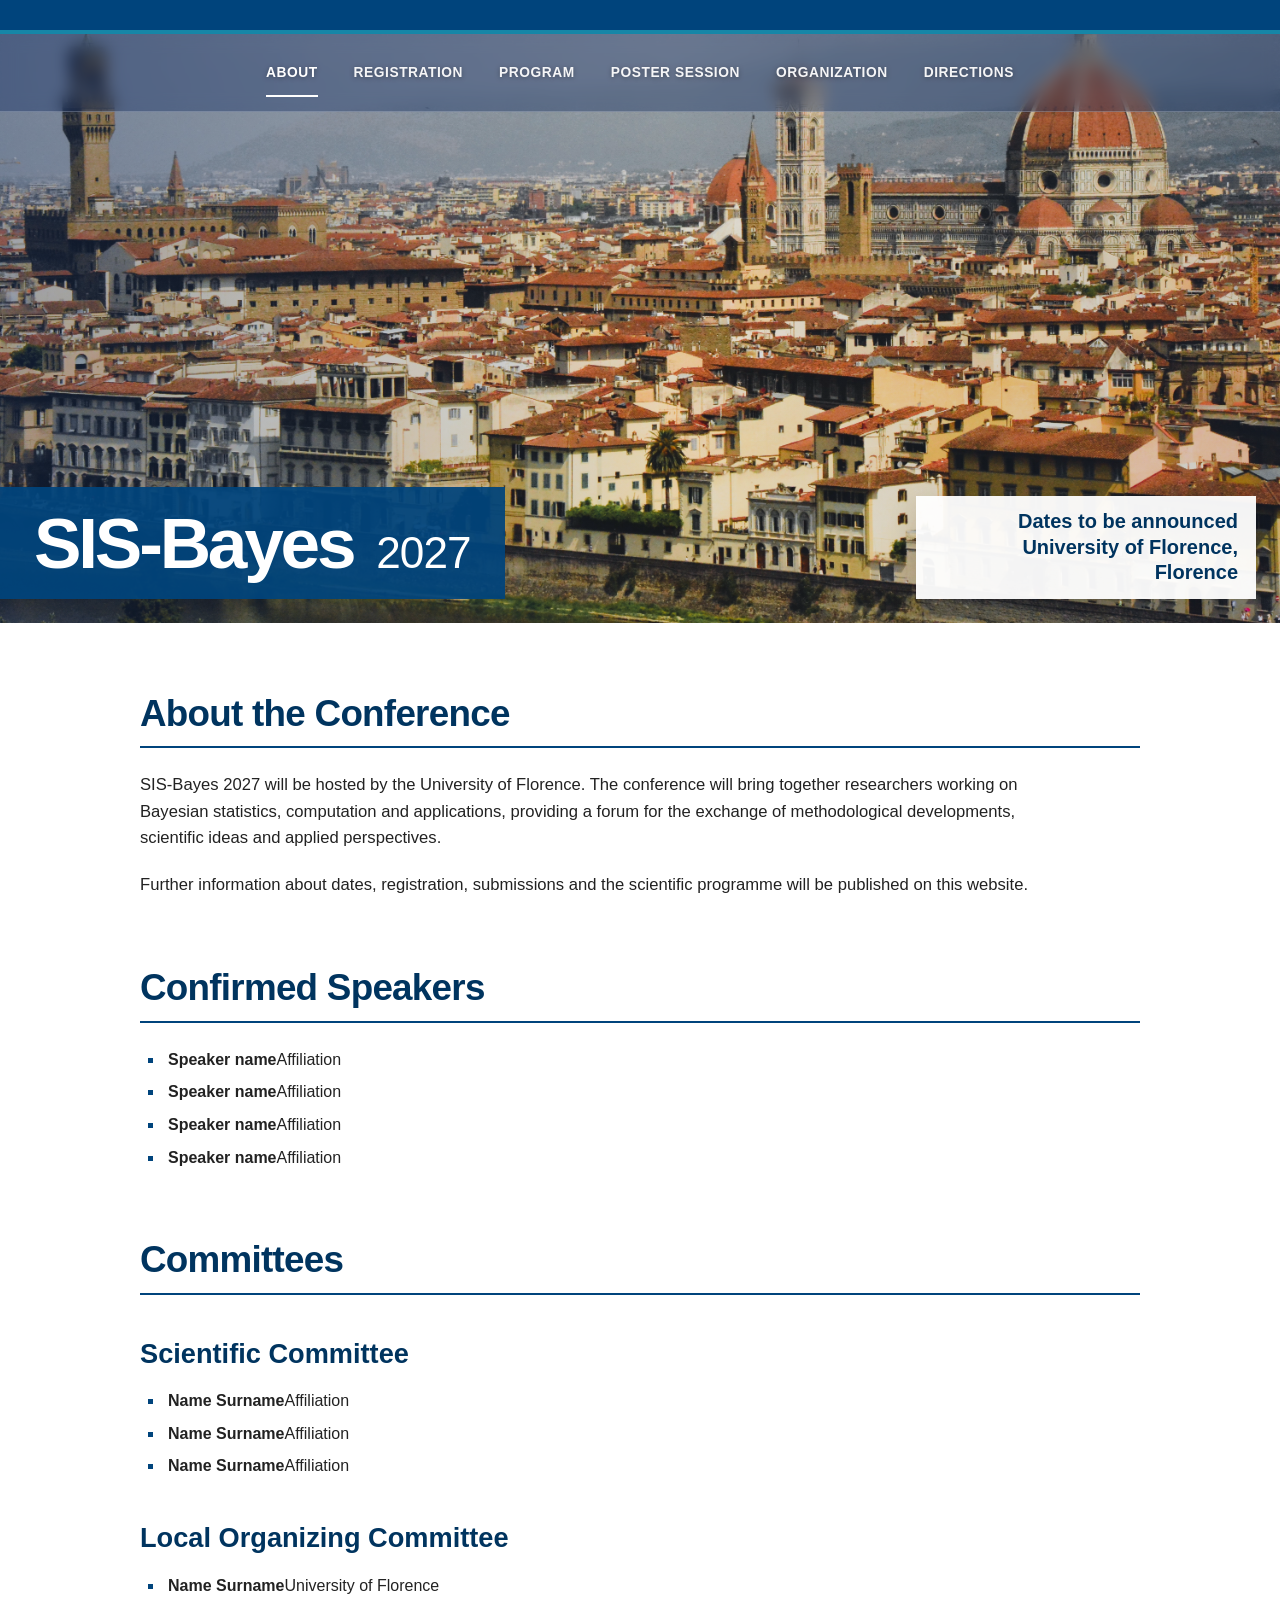
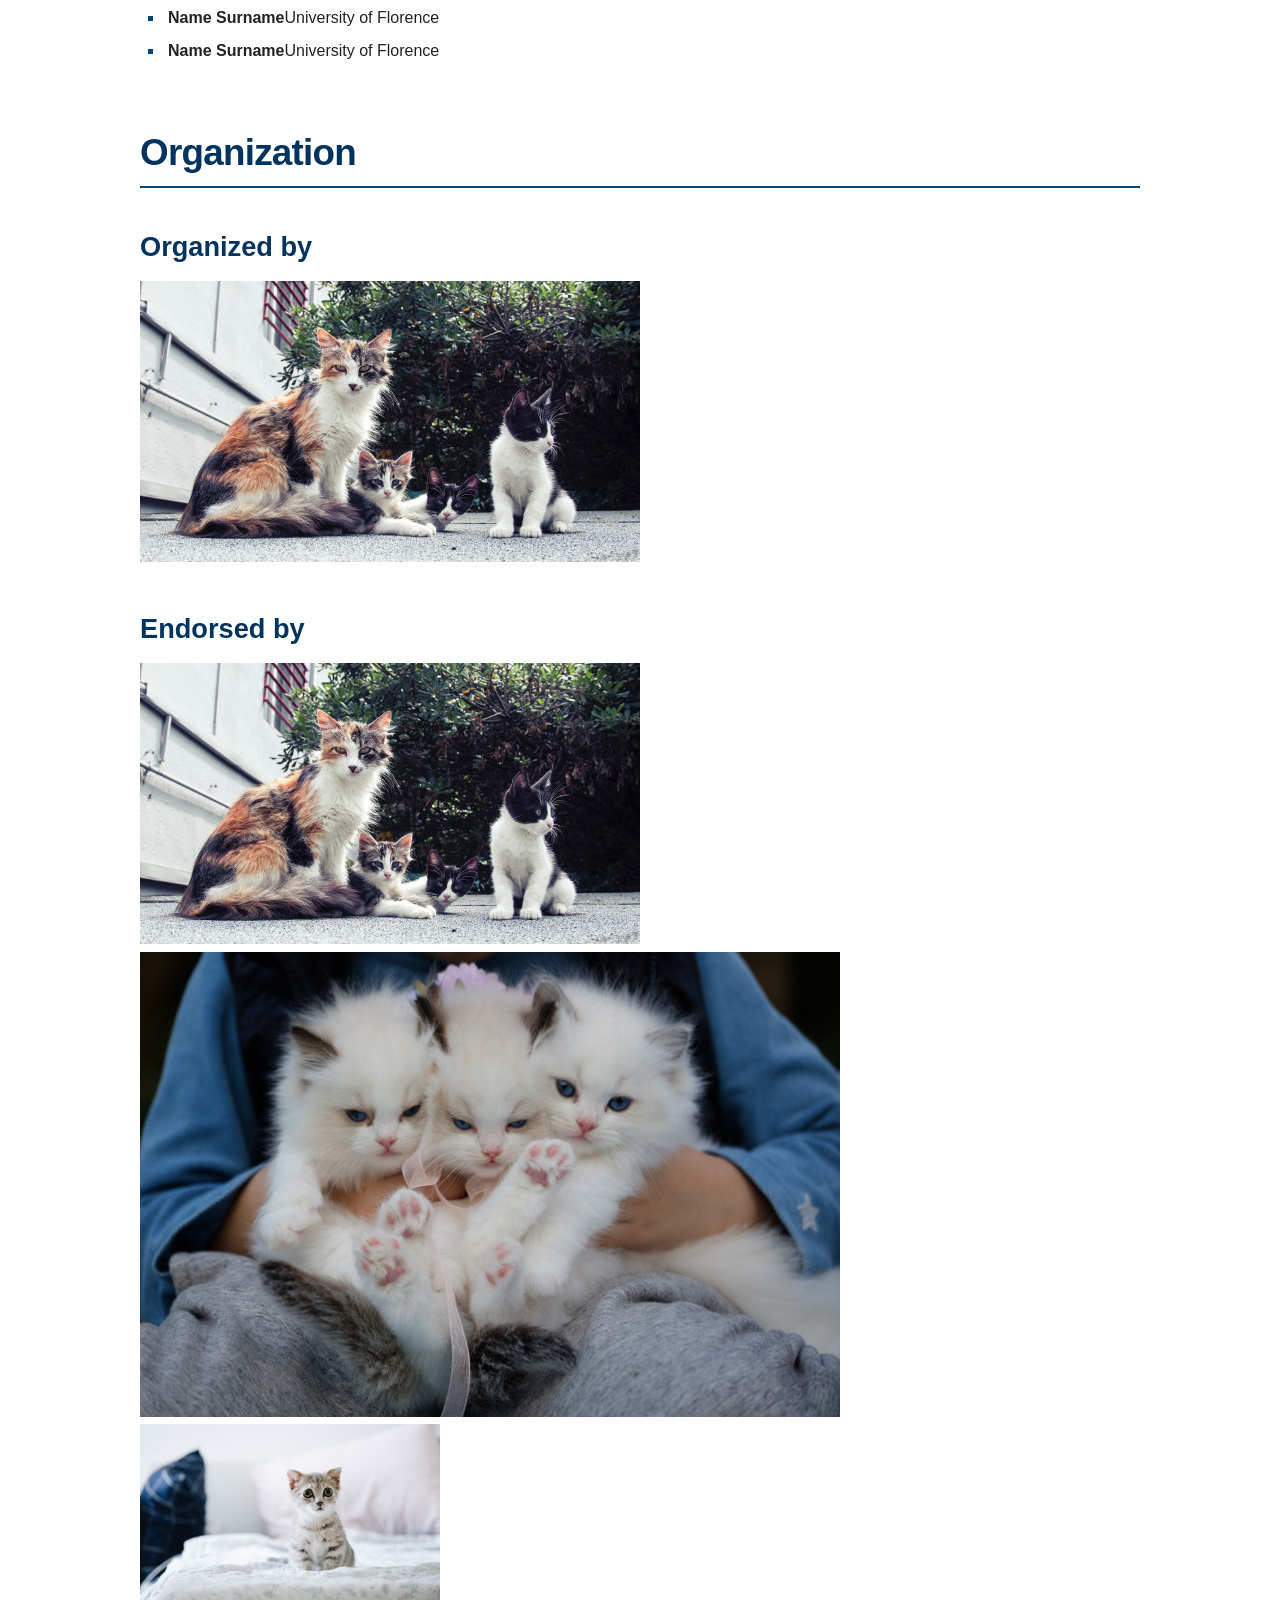
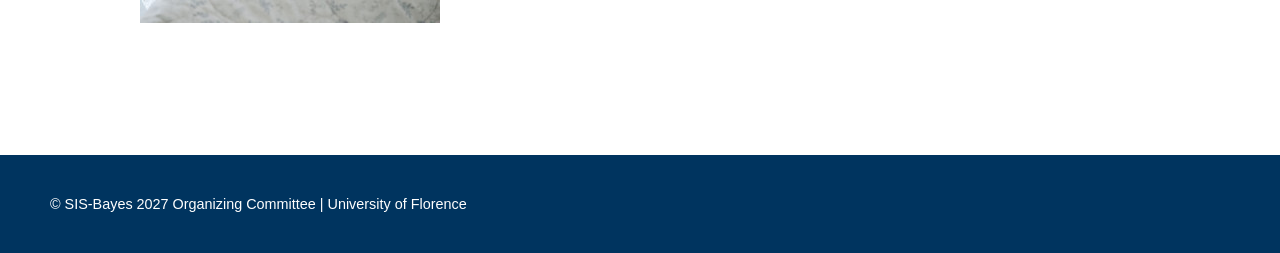
==== index.html @ 36cb7a19 "Add files via upload" ====
<!DOCTYPE html>
<html lang="en">

<head>
    <meta charset="utf-8">
    <meta name="viewport" content="width=device-width, initial-scale=1">

    <base href=".">

    <link rel="shortcut icon" type="image/png" href="assets/favicon.png">
    <link rel="stylesheet" type="text/css" media="all" href="assets/main.css?v=9">

    <meta name="description" content="SIS-Bayes 2027 conference website">
    <meta name="resource-type" content="document">
    <meta name="distribution" content="global">
    <meta name="keywords" content="SIS-Bayes 2027, Bayesian statistics, conference, University of Florence">

    <title>SIS-Bayes 2027</title>
</head>

<body>

    <nav class="main-navigation" aria-label="Main navigation">
        <div class="navigation-inner">
            <a class="current" aria-current="page" title="About SIS-Bayes 2027" href=".">
                About
            </a>
            <a title="Register for the Conference" href="registration">
                Registration
            </a>
            <a title="Conference Program" href="program">
                Program
            </a>
            <a title="Conference Poster Session" href="poster-session">
                Poster Session
            </a>
            <a title="Conference Organization" href="#organization">
                Organization
            </a>
            <a title="Directions to the Conference" href="directions">
                Directions
            </a>
        </div>
    </nav>

    <header class="site-hero">
        <div class="banner">
            <img src="assets/banner.JPG" alt="Florence panorama for SIS-Bayes 2027">

            <div class="hero-title">
                <span class="title1">SIS-Bayes</span>
                <span class="year">2027</span>
            </div>

            <div class="hero-details">
                Dates to be announced<br>
                University of Florence, Florence
            </div>
        </div>
    </header>

    <main class="page-content">

        <section class="conference-section" aria-labelledby="about-conference">
            <h2 id="about-conference">About the Conference</h2>

            <p>
                SIS-Bayes 2027 will be hosted by the University of Florence.
                The conference will bring together researchers working on
                Bayesian statistics, computation and applications, providing
                a forum for the exchange of methodological developments,
                scientific ideas and applied perspectives.
            </p>

            <p>
                Further information about dates, registration, submissions and
                the scientific programme will be published on this website.
            </p>
        </section>

        <section class="conference-section" aria-labelledby="confirmed-speakers">
            <h2 id="confirmed-speakers">Confirmed Speakers</h2>

            <ul class="people-list">
                <li><strong>Speaker name</strong><span>Affiliation</span></li>
                <li><strong>Speaker name</strong><span>Affiliation</span></li>
                <li><strong>Speaker name</strong><span>Affiliation</span></li>
                <li><strong>Speaker name</strong><span>Affiliation</span></li>
            </ul>
        </section>

        <section class="conference-section" aria-labelledby="committees">
            <h2 id="committees">Committees</h2>

            <div class="committee-grid">
                <article class="committee-card">
                    <h3>Scientific Committee</h3>
                    <ul class="people-list compact">
                        <li><strong>Name Surname</strong><span>Affiliation</span></li>
                        <li><strong>Name Surname</strong><span>Affiliation</span></li>
                        <li><strong>Name Surname</strong><span>Affiliation</span></li>
                    </ul>
                </article>

                <article class="committee-card">
                    <h3>Local Organizing Committee</h3>
                    <ul class="people-list compact">
                        <li><strong>Name Surname</strong><span>University of Florence</span></li>
                        <li><strong>Name Surname</strong><span>University of Florence</span></li>
                        <li><strong>Name Surname</strong><span>University of Florence</span></li>
                    </ul>
                </article>
            </div>
        </section>

        <section id="organization" class="conference-section" aria-labelledby="organization-title">
            <h2 id="organization-title">Organization</h2>

            <div class="organization-grid">
                <article class="logo-panel">
                    <h3>Organized by</h3>
                    <div class="logo-row single-logo">
                        <a href="#" aria-label="Conference organizer">
                            <img src="assets/kitten1.jpg" alt="Organizer logo">
                        </a>
                    </div>
                </article>

                <article class="logo-panel">
                    <h3>Endorsed by</h3>
                    <div class="logo-row endorsement-logos">
                        <a href="#" aria-label="First endorsing institution">
                            <img src="assets/kitten1.jpg" alt="First endorsing institution logo">
                        </a>
                        <a href="#" aria-label="Second endorsing institution">
                            <img src="assets/kitten2.jpg" alt="Second endorsing institution logo">
                        </a>
                        <a href="#" aria-label="Third endorsing institution">
                            <img src="assets/kitten3.jpg" alt="Third endorsing institution logo">
                        </a>
                    </div>
                </article>
            </div>
        </section>

    </main>

    <footer>
        <div class="footer-inner">
            &copy; SIS-Bayes 2027 Organizing Committee
            <span aria-hidden="true"> | </span>
            University of Florence
        </div>
    </footer>

</body>
</html>
---- assets/main.css ----
/* ==========================================================
   ABC-DEIES 2027
   Stile ispirato al portale UniFi
   ========================================================== */

:root {
    --unifi-blue: #00447c;
    --unifi-blue-dark: #00345f;
    --unifi-blue-light: #eaf2f7;
    --unifi-cyan: #1686a7;

    --text: #222222;
    --muted: #5b6470;
    --border: #d7dde2;
    --background: #ffffff;
    --background-soft: #f4f6f7;

    --content-width: 1180px;
    --reading-width: 900px;
    --navigation-height: 68px;
}

/* Reset */
*,
*::before,
*::after {
    box-sizing: border-box;
}

html {
    margin: 0;
    padding: 0;
    scroll-behavior: smooth;
    background: var(--background);
}

body {
    min-width: 320px;
    margin: 0;
    padding: 0;
    background: var(--background);
    color: var(--text);
    font-family: Arial, "Helvetica Neue", Helvetica, sans-serif;
    font-size: 16px;
    line-height: 1.6;
    text-align: left;
}

/* Fascia superiore */
body::before {
    display: block;
    width: 100%;
    height: 34px;
    content: "";
    background: var(--unifi-blue);
    border-bottom: 4px solid var(--unifi-cyan);
}

img,
svg,
video,
iframe {
    max-width: 100%;
}

img {
    height: auto;
}

/* ==========================================================
   HERO / BANNER
   ========================================================== */

.site-hero {
    width: 100%;
    background: var(--background);
}

.banner {
    position: relative;
    width: 100%;
    height: clamp(430px, 46vw, 650px);
    padding-top: 78px;
    margin: 0;
    overflow: hidden;
    background: var(--background-soft);
}

.banner > img {
    position: absolute;
    inset: 0;
    display: block;
    width: 100%;
    height: 100%;
    object-fit: cover;
    object-position: center;
    transform: scale(1.001);
}

/* Leggera sfumatura per migliorare la leggibilità */
.banner::after {
    position: absolute;
    inset: 0;
    content: "";
    pointer-events: none;
    background:
        linear-gradient(
            90deg,
            rgb(0 31 91 / 34%) 0%,
            rgb(0 31 91 / 8%) 52%,
            rgb(0 31 91 / 16%) 100%
        );
}

.hero-title {
    position: absolute;
    z-index: 1;
    bottom: 24px;
    left: 0;
    max-width: min(82%, 820px);
    padding: 22px 34px 20px;
    background: rgb(0 68 124 / 93%);
    color: #ffffff;
    font-size: clamp(2.15rem, 5.8vw, 4.45rem);
    font-weight: 700;
    line-height: 0.98;
    letter-spacing: -0.045em;
}

.title1 {
    color: inherit;
}

.year {
    display: inline-block;
    margin-left: 0.14em;
    color: inherit;
    font-size: 0.62em;
    font-weight: 400;
    letter-spacing: -0.02em;
}

.hero-details {
    position: absolute;
    z-index: 2;
    right: 24px;
    bottom: 24px;
    max-width: 340px;
    padding: 13px 18px;
    background: rgb(255 255 255 / 95%);
    color: var(--unifi-blue-dark);
    box-shadow: 0 8px 26px rgb(0 0 0 / 14%);
    font-size: clamp(1rem, 2vw, 1.25rem);
    font-weight: 700;
    line-height: 1.28;
    text-align: right;
}

/* ==========================================================
   NAVIGAZIONE ISPIRATA A SISBAYES 2025 / HIMALAYAS
   Barra trasparente sovrapposta all'immagine, logo a sinistra,
   voci a destra e comportamento sticky.
   ========================================================== */

.main-navigation {
    position: sticky;
    top: 0;
    z-index: 1000;
    width: 100%;
    height: 78px;
    margin: 0 0 -78px;
    background: rgb(0 31 91 / 34%);
    border-bottom: 1px solid rgb(255 255 255 / 22%);
    box-shadow: none;
    backdrop-filter: blur(8px);
    -webkit-backdrop-filter: blur(8px);
    transition:
        background-color 180ms ease,
        box-shadow 180ms ease;
}


.navigation-inner {
    display: flex;
    align-items: stretch;
    justify-content: center;
    width: min(calc(100% - 40px), var(--content-width));
    height: 100%;
    margin: 0 auto;
    padding-left: 0;
}

.navigation-inner a {
    position: relative;
    display: flex;
    flex: 0 0 auto;
    align-items: center;
    justify-content: center;
    min-height: 78px;
    padding: 0 18px;
    border: 0;
    background: transparent;
    color: rgb(255 255 255 / 94%);
    font-size: 0.86rem;
    font-weight: 700;
    line-height: 1.2;
    letter-spacing: 0.04em;
    text-align: center;
    text-decoration: none;
    text-transform: uppercase;
    transition:
        color 150ms ease,
        background-color 150ms ease;
}

.navigation-inner a:first-child {
    border-left: 0;
}

/* Linea sottile animata sotto la voce */
.navigation-inner a::after {
    position: absolute;
    right: 50%;
    bottom: 15px;
    left: 50%;
    height: 2px;
    content: "";
    background: #ffffff;
    transition:
        right 180ms ease,
        left 180ms ease;
}

.navigation-inner a:hover,
.navigation-inner a:focus-visible {
    background: rgb(255 255 255 / 10%);
    color: #ffffff;
}

.navigation-inner a.current {
    background: transparent;
    color: #ffffff;
}

.navigation-inner a:hover::after,
.navigation-inner a:focus-visible::after,
.navigation-inner a.current::after {
    right: 18px;
    left: 18px;
}

/* Ombra leggera per la leggibilità sul banner */
.navigation-inner a {
    text-shadow: 0 1px 5px rgb(0 0 0 / 36%);
}

/* ==========================================================
   CONTENUTO
   ========================================================== */

.page-content {
    width: min(calc(100% - 40px), 1100px);
    margin: 0 auto;
    padding: 10px 50px 34px;
}

.page-content section + section {
    margin-top: 68px;
}

h1,
h2,
h3,
h4 {
    clear: both;
    margin-top: 1.6em;
    margin-bottom: 0.65em;
    color: var(--text);
    font-family: Arial, "Helvetica Neue", Helvetica, sans-serif;
    font-weight: 700;
    line-height: 1.18;
    text-shadow: none;
}

h1 {
    position: relative;
    padding-top: 18px;
    font-size: clamp(2.35rem, 5vw, 4rem);
    letter-spacing: -0.035em;
}

h1::before {
    position: absolute;
    top: 0;
    left: 0;
    width: 76px;
    height: 5px;
    content: "";
    background: var(--unifi-blue);
}

h2 {
    padding-bottom: 11px;
    border-bottom: 2px solid var(--unifi-blue);
    color: var(--unifi-blue-dark);
    font-size: clamp(1.65rem, 3vw, 2.3rem);
    letter-spacing: -0.02em;
}

h3 {
    color: var(--unifi-blue-dark);
    font-size: clamp(1.3rem, 2.4vw, 1.7rem);
}

h4 {
    font-size: 1.18rem;
}

p {
    width: 100%;
    max-width: var(--reading-width);
    margin: 20px 0;
    font-size: 1.04rem;
}

ul,
ol {
    width: 100%;
    max-width: var(--reading-width);
    margin: 18px 0 24px;
    padding-left: 1.5rem;
}

ul {
    list-style: square;
}

li {
    margin: 7px 0;
    padding-left: 4px;
}

li::marker {
    color: var(--unifi-blue);
}

a {
    color: var(--unifi-blue);
    text-decoration: underline;
    text-decoration-thickness: 1px;
    text-underline-offset: 3px;
}

a:hover,
a:focus {
    color: var(--unifi-blue-dark);
    text-decoration-thickness: 2px;
}

:focus-visible {
    outline: 3px solid var(--unifi-cyan);
    outline-offset: 3px;
}

/* ==========================================================
   SPONSOR
   ========================================================== */

.sponsors {
    display: grid;
    grid-template-columns: repeat(3, minmax(0, 1fr));
    gap: 22px;
    width: 100%;
    margin: 38px 0 0;
}

.sponsor {
    display: flex;
    align-items: center;
    justify-content: center;
    min-height: 145px;
    padding: 24px;
    background: #ffffff;
    border: 1px solid var(--border);
    box-shadow: 0 8px 24px rgb(0 31 91 / 7%);
    text-decoration: none;
    transition:
        transform 160ms ease,
        box-shadow 160ms ease,
        border-color 160ms ease;
}

.sponsor:hover,
.sponsor:focus-visible {
    border-color: var(--unifi-blue);
    box-shadow: 0 12px 30px rgb(0 31 91 / 13%);
    transform: translateY(-3px);
}

.sponsor img {
    display: block;
    width: auto;
    max-width: 100%;
    max-height: 95px;
    object-fit: contain;
}

/* ==========================================================
   COMPONENTI UTILIZZABILI NELLE ALTRE PAGINE
   ========================================================== */

table {
    width: 100%;
    margin: 22px 0 34px;
    border-collapse: collapse;
}

th,
td {
    padding: 12px 14px;
    border-bottom: 1px solid var(--border);
    text-align: left;
    vertical-align: top;
}

th {
    background: var(--unifi-blue-light);
    color: var(--unifi-blue-dark);
    font-weight: 700;
}

.notice,
.info-box {
    width: 100%;
    max-width: var(--reading-width);
    margin: 28px 0;
    padding: 20px 24px;
    border-left: 6px solid var(--unifi-blue);
    background: var(--unifi-blue-light);
}

.button,
a.button,
.btn {
    display: inline-block;
    padding: 11px 18px;
    border: 2px solid var(--unifi-blue);
    background: var(--unifi-blue);
    color: #ffffff;
    font-weight: 700;
    text-decoration: none;
    transition:
        background-color 150ms ease,
        color 150ms ease;
}

.button:hover,
a.button:hover,
.btn:hover {
    background: #ffffff;
    color: var(--unifi-blue);
}

/* Programma */
table.plenary {
    background: #ffffff;
    border-top: 4px solid var(--unifi-blue);
}

td.room {
    width: 90%;
    padding: 16px 16px 8px;
    border-bottom: 0;
    color: var(--unifi-blue);
    font-size: 1.35rem;
    font-weight: 700;
}

td.date {
    width: 150px;
    padding: 16px 18px 8px 8px;
    border-bottom: 0;
    color: var(--muted);
    font-weight: 700;
    text-align: right;
    white-space: nowrap;
}

td.title,
td.title-special {
    padding: 8px 16px;
    color: var(--text);
    font-size: 1.22rem;
    font-weight: 700;
    line-height: 1.3;
}

td.title-special {
    color: var(--unifi-blue);
    font-size: 1.35rem;
}

td.speaker {
    padding: 4px 16px 8px;
    color: var(--muted);
    font-style: italic;
}

td.abstract {
    padding: 8px 16px 22px;
}

/* Iframe e immagini */
iframe.registration,
iframe.directions {
    display: block;
    width: 100%;
    margin: 28px auto 42px;
    border: 1px solid var(--border);
    background: #ffffff;
}

iframe.registration {
    height: 1400px;
}

iframe.directions {
    height: 440px;
}

img.center {
    display: block;
    width: min(100%, 780px);
    margin: 28px auto 42px;
}

/* ==========================================================
   FOOTER
   ========================================================== */

footer {
    width: 100%;
    margin-top: 90px;
    padding: 38px 20px;
    background: var(--unifi-blue-dark);
    color: #ffffff;
    font-size: 0.9rem;
    line-height: 1.55;
}

.footer-inner {
    width: min(calc(100% - 40px), var(--content-width));
    margin: 0 auto;
}

footer a {
    color: #ffffff;
    text-decoration-color: rgb(255 255 255 / 70%);
}

footer a:hover,
footer a:focus {
    color: #ffffff;
}

/* ==========================================================
   RESPONSIVE
   ========================================================== */

@media (max-width: 900px) {
    body::before {
        height: 14px;
        border-bottom-width: 3px;
    }

    .banner {
        height: clamp(330px, 55vw, 460px);
    }

    .hero-title {
        right: 18px;
        bottom: 18px;
        max-width: calc(100% - 18px);
        padding: 18px 22px 17px;
    }

    .hero-details {
        display: none;
    }

    .main-navigation {
        height: 68px;
        margin-bottom: -68px;
        overflow-x: auto;
        background: rgb(0 31 91 / 54%);
        scrollbar-width: none;
        overscroll-behavior-x: contain;
    }

    .main-navigation::-webkit-scrollbar {
        display: none;
    }

    .navigation-inner {
        justify-content: center;
        width: max-content;
        min-width: 100%;
        margin: 0;
        padding-left: 0;
    }

    .navigation-inner a {
        flex: 0 0 auto;
        min-width: 130px;
        min-height: 68px;
        padding: 0 14px;
        font-size: 0.78rem;
    }

    .navigation-inner a::after {
        bottom: 11px;
    }

    .page-content {
        padding-right: 34px;
        padding-left: 34px;
    }
}

@media (max-width: 620px) {

    .navigation-inner a {
        min-width: 112px;
        padding: 0 11px;
        font-size: 0.72rem;
    }

    .banner {
        height: 330px;
    }

    .hero-title {
        right: 12px;
        bottom: 12px;
        max-width: calc(100% - 12px);
        padding: 15px 17px 14px;
    }

    .page-content {
        width: calc(100% - 28px);
        padding: 4px 18px 24px;
    }

    .page-content section + section {
        margin-top: 52px;
    }

    p,
    li,
    th,
    td {
        font-size: 1rem;
    }

    .sponsors {
        grid-template-columns: 1fr;
    }

    .sponsor {
        min-height: 125px;
    }

    table:not(.navigation),
    table:not(.navigation) tbody,
    table:not(.navigation) tr,
    table:not(.navigation) th,
    table:not(.navigation) td {
        display: block;
        width: 100%;
    }

    td.date {
        padding-bottom: 2px;
        text-align: left;
    }

    footer {
        margin-top: 64px;
        padding: 30px 14px;
    }

    .footer-inner {
        width: 100%;
    }
}


@supports not ((backdrop-filter: blur(1px)) or (-webkit-backdrop-filter: blur(1px))) {
    .main-navigation {
        background: rgb(0 31 91 / 68%);
    }
}

@media (prefers-reduced-motion: reduce) {
    html {
        scroll-behavior: auto;
    }

    *,
    *::before,
    *::after {
        transition-duration: 0.01ms !important;
        animation-duration: 0.01ms !important;
        animation-iteration-count: 1 !important;
    }
}
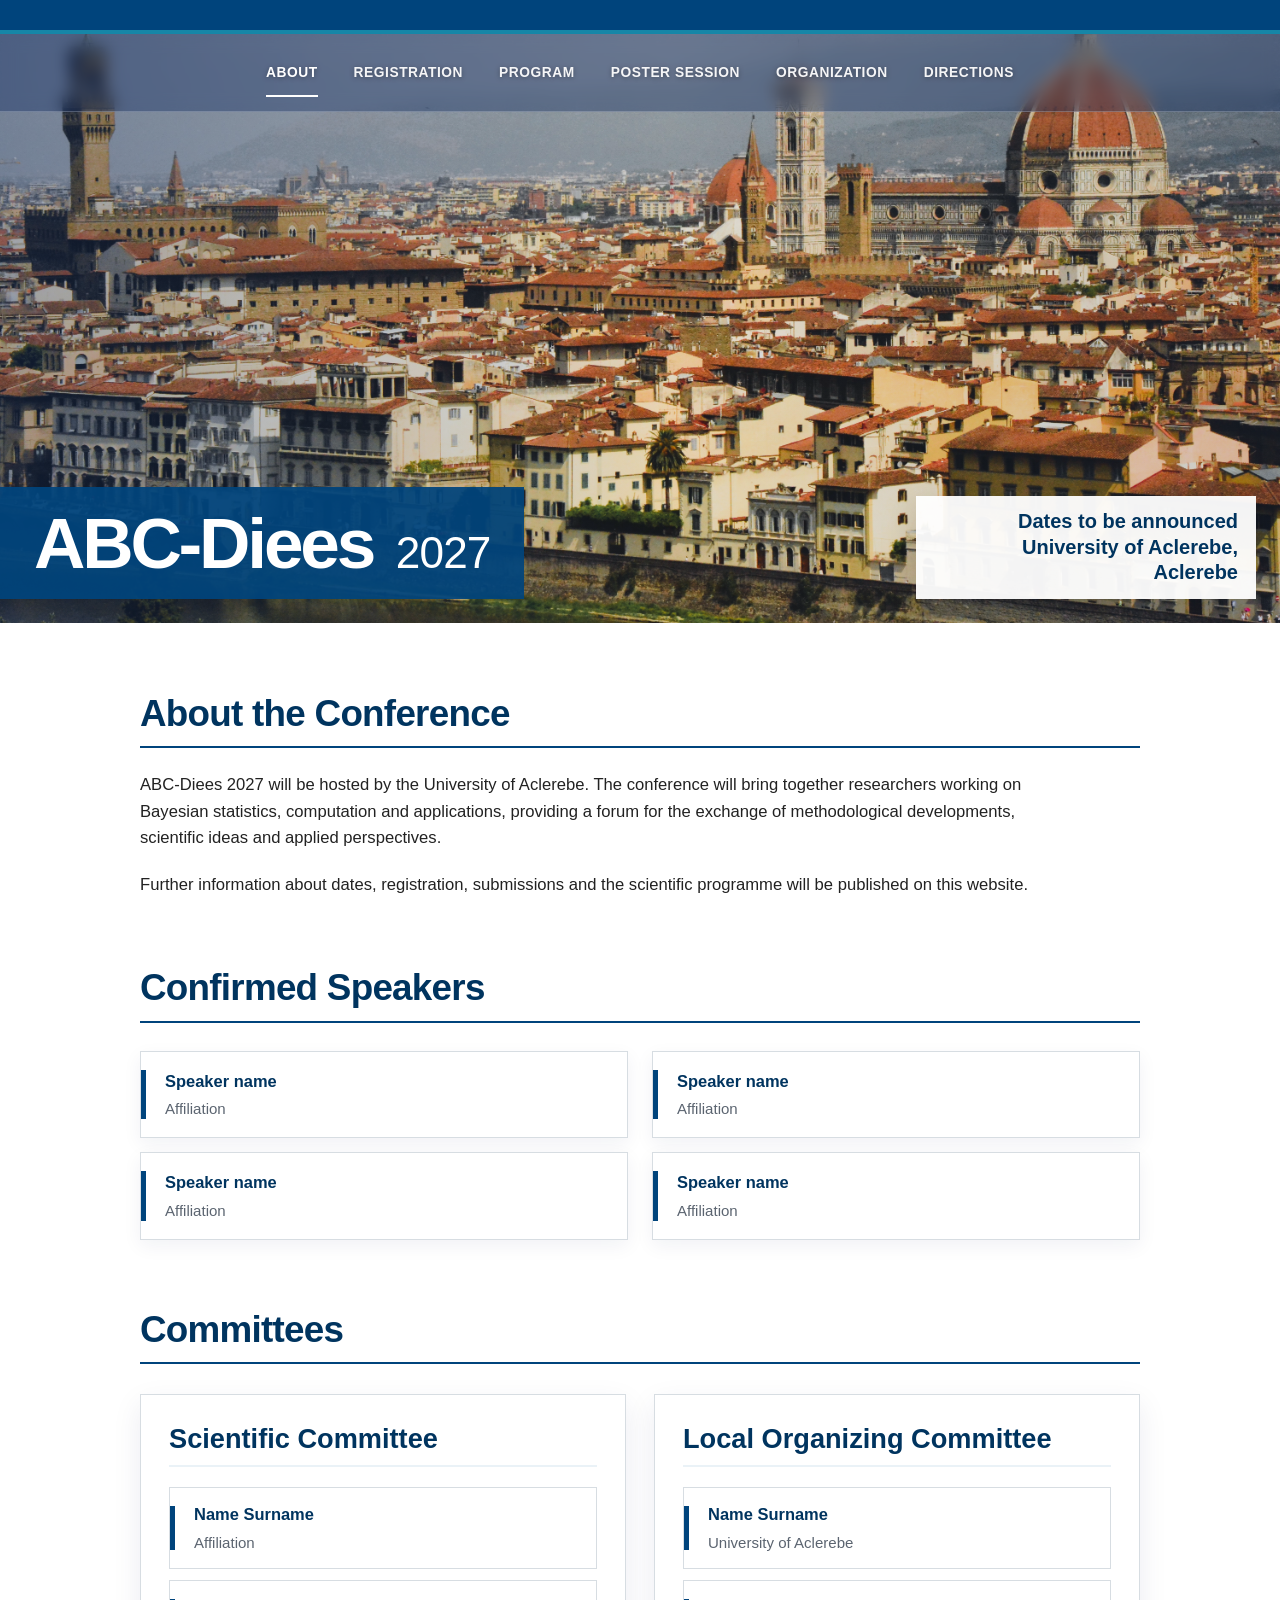
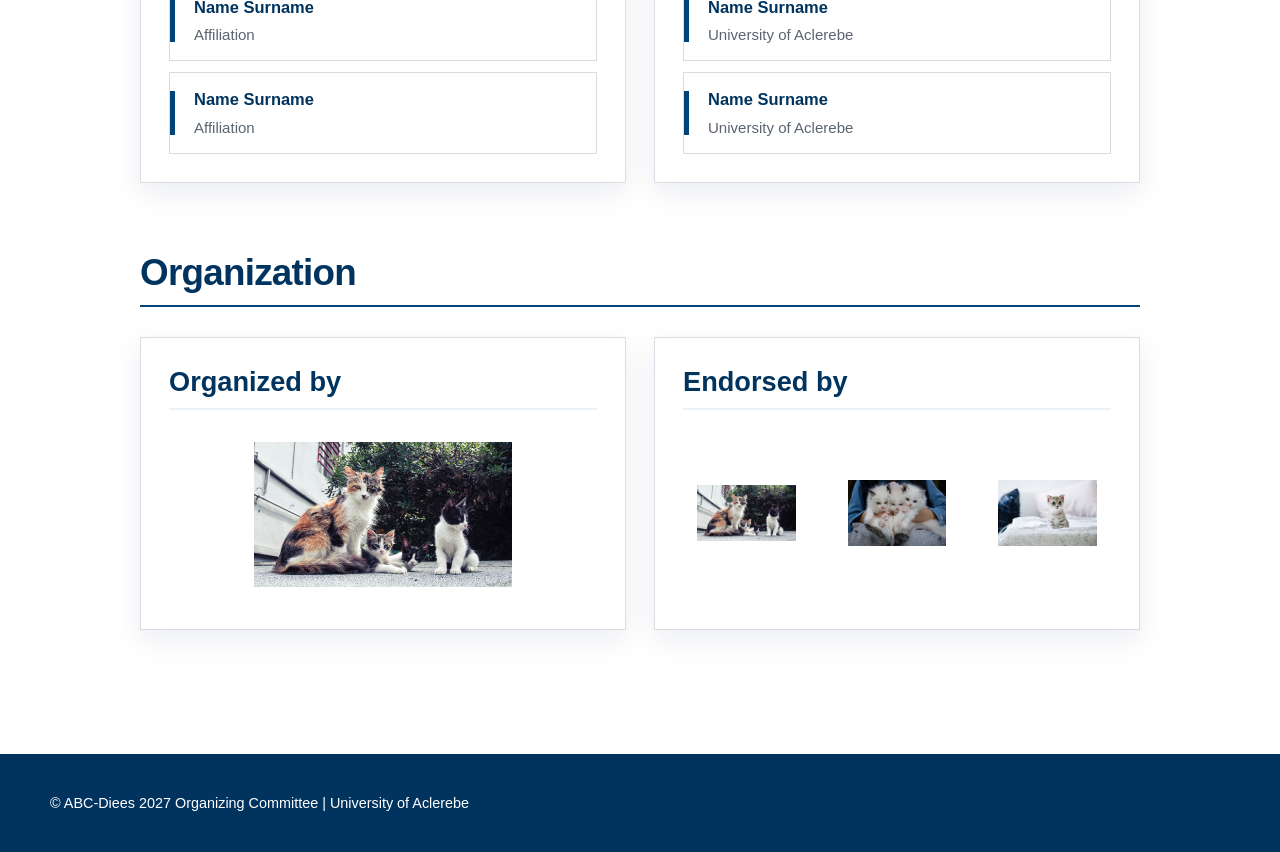
==== commit 5d85ad27: "Update conference details to ABC-Diees 2027" ====
--- a/index.html
+++ b/index.html
@@ -10,19 +10,19 @@
     <link rel="shortcut icon" type="image/png" href="assets/favicon.png">
     <link rel="stylesheet" type="text/css" media="all" href="assets/main.css?v=9">
 
-    <meta name="description" content="SIS-Bayes 2027 conference website">
+    <meta name="description" content="ABC-Diees 2027 conference website">
     <meta name="resource-type" content="document">
     <meta name="distribution" content="global">
-    <meta name="keywords" content="SIS-Bayes 2027, Bayesian statistics, conference, University of Florence">
+    <meta name="keywords" content="ABC-Diees 2027, Bayesian statistics, conference, University of Aclerebe">
 
-    <title>SIS-Bayes 2027</title>
+    <title>ABC-Diees 2027</title>
 </head>
 
 <body>
 
     <nav class="main-navigation" aria-label="Main navigation">
         <div class="navigation-inner">
-            <a class="current" aria-current="page" title="About SIS-Bayes 2027" href=".">
+            <a class="current" aria-current="page" title="About ABC-Diees 2027" href=".">
                 About
             </a>
             <a title="Register for the Conference" href="registration">
@@ -45,16 +45,16 @@
 
     <header class="site-hero">
         <div class="banner">
-            <img src="assets/banner.JPG" alt="Florence panorama for SIS-Bayes 2027">
+            <img src="assets/banner.JPG" alt="Aclerebe panorama for ABC-Diees 2027">
 
             <div class="hero-title">
-                <span class="title1">SIS-Bayes</span>
+                <span class="title1">ABC-Diees</span>
                 <span class="year">2027</span>
             </div>
 
             <div class="hero-details">
                 Dates to be announced<br>
-                University of Florence, Florence
+                University of Aclerebe, Aclerebe
             </div>
         </div>
     </header>
@@ -65,7 +65,7 @@
             <h2 id="about-conference">About the Conference</h2>
 
             <p>
-                SIS-Bayes 2027 will be hosted by the University of Florence.
+                ABC-Diees 2027 will be hosted by the University of Aclerebe.
                 The conference will bring together researchers working on
                 Bayesian statistics, computation and applications, providing
                 a forum for the exchange of methodological developments,
@@ -105,9 +105,9 @@
                 <article class="committee-card">
                     <h3>Local Organizing Committee</h3>
                     <ul class="people-list compact">
-                        <li><strong>Name Surname</strong><span>University of Florence</span></li>
-                        <li><strong>Name Surname</strong><span>University of Florence</span></li>
-                        <li><strong>Name Surname</strong><span>University of Florence</span></li>
+                        <li><strong>Name Surname</strong><span>University of Aclerebe</span></li>
+                        <li><strong>Name Surname</strong><span>University of Aclerebe</span></li>
+                        <li><strong>Name Surname</strong><span>University of Aclerebe</span></li>
                     </ul>
                 </article>
             </div>
@@ -147,9 +147,9 @@
 
     <footer>
         <div class="footer-inner">
-            &copy; SIS-Bayes 2027 Organizing Committee
+            &copy; ABC-Diees 2027 Organizing Committee
             <span aria-hidden="true"> | </span>
-            University of Florence
+            University of Aclerebe
         </div>
     </footer>
 
--- a/assets/main.css
+++ b/assets/main.css
@@ -714,3 +714,156 @@
         animation-iteration-count: 1 !important;
     }
 }
+
+
+/* ==========================================================
+   HOMEPAGE SECTIONS
+   ========================================================== */
+
+.conference-section {
+    scroll-margin-top: 100px;
+}
+
+.people-list {
+    display: grid;
+    grid-template-columns: repeat(2, minmax(0, 1fr));
+    gap: 14px 24px;
+    width: 100%;
+    max-width: none;
+    margin: 28px 0 0;
+    padding: 0;
+    list-style: none;
+}
+
+.people-list li {
+    position: relative;
+    margin: 0;
+    padding: 16px 18px 16px 24px;
+    background: #ffffff;
+    border: 1px solid var(--border);
+    box-shadow: 0 6px 18px rgb(0 31 91 / 6%);
+}
+
+.people-list li::before {
+    position: absolute;
+    top: 18px;
+    bottom: 18px;
+    left: 0;
+    width: 5px;
+    content: "";
+    background: var(--unifi-blue);
+}
+
+.people-list strong,
+.people-list span {
+    display: block;
+}
+
+.people-list strong {
+    color: var(--unifi-blue-dark);
+    font-size: 1.03rem;
+}
+
+.people-list span {
+    margin-top: 3px;
+    color: var(--muted);
+    font-size: 0.94rem;
+}
+
+.committee-grid,
+.organization-grid {
+    display: grid;
+    grid-template-columns: repeat(2, minmax(0, 1fr));
+    gap: 28px;
+    margin-top: 30px;
+}
+
+.committee-card,
+.logo-panel {
+    padding: 28px;
+    background: #ffffff;
+    border: 1px solid var(--border);
+    box-shadow: 0 10px 28px rgb(0 31 91 / 8%);
+}
+
+.committee-card h3,
+.logo-panel h3 {
+    margin-top: 0;
+    padding-bottom: 10px;
+    border-bottom: 2px solid var(--unifi-blue-light);
+}
+
+.people-list.compact {
+    grid-template-columns: 1fr;
+    gap: 11px;
+    margin-top: 20px;
+}
+
+.people-list.compact li {
+    padding-top: 13px;
+    padding-bottom: 13px;
+    box-shadow: none;
+}
+
+.logo-row {
+    display: flex;
+    align-items: center;
+    justify-content: center;
+    gap: 24px;
+    min-height: 170px;
+    margin-top: 18px;
+}
+
+.logo-row a {
+    display: flex;
+    align-items: center;
+    justify-content: center;
+    padding: 14px;
+    text-decoration: none;
+}
+
+.logo-row img {
+    display: block;
+    width: auto;
+    max-width: 100%;
+    max-height: 120px;
+    object-fit: contain;
+}
+
+.single-logo img {
+    max-height: 145px;
+}
+
+.endorsement-logos {
+    flex-wrap: wrap;
+}
+
+.endorsement-logos a {
+    flex: 1 1 120px;
+    max-width: 180px;
+}
+
+@media (max-width: 800px) {
+    .people-list,
+    .committee-grid,
+    .organization-grid {
+        grid-template-columns: 1fr;
+    }
+
+    .committee-card,
+    .logo-panel {
+        padding: 22px;
+    }
+}
+
+@media (max-width: 520px) {
+    .logo-row {
+        align-items: stretch;
+        flex-direction: column;
+    }
+
+    .endorsement-logos a {
+        width: 100%;
+        max-width: none;
+    }
+}
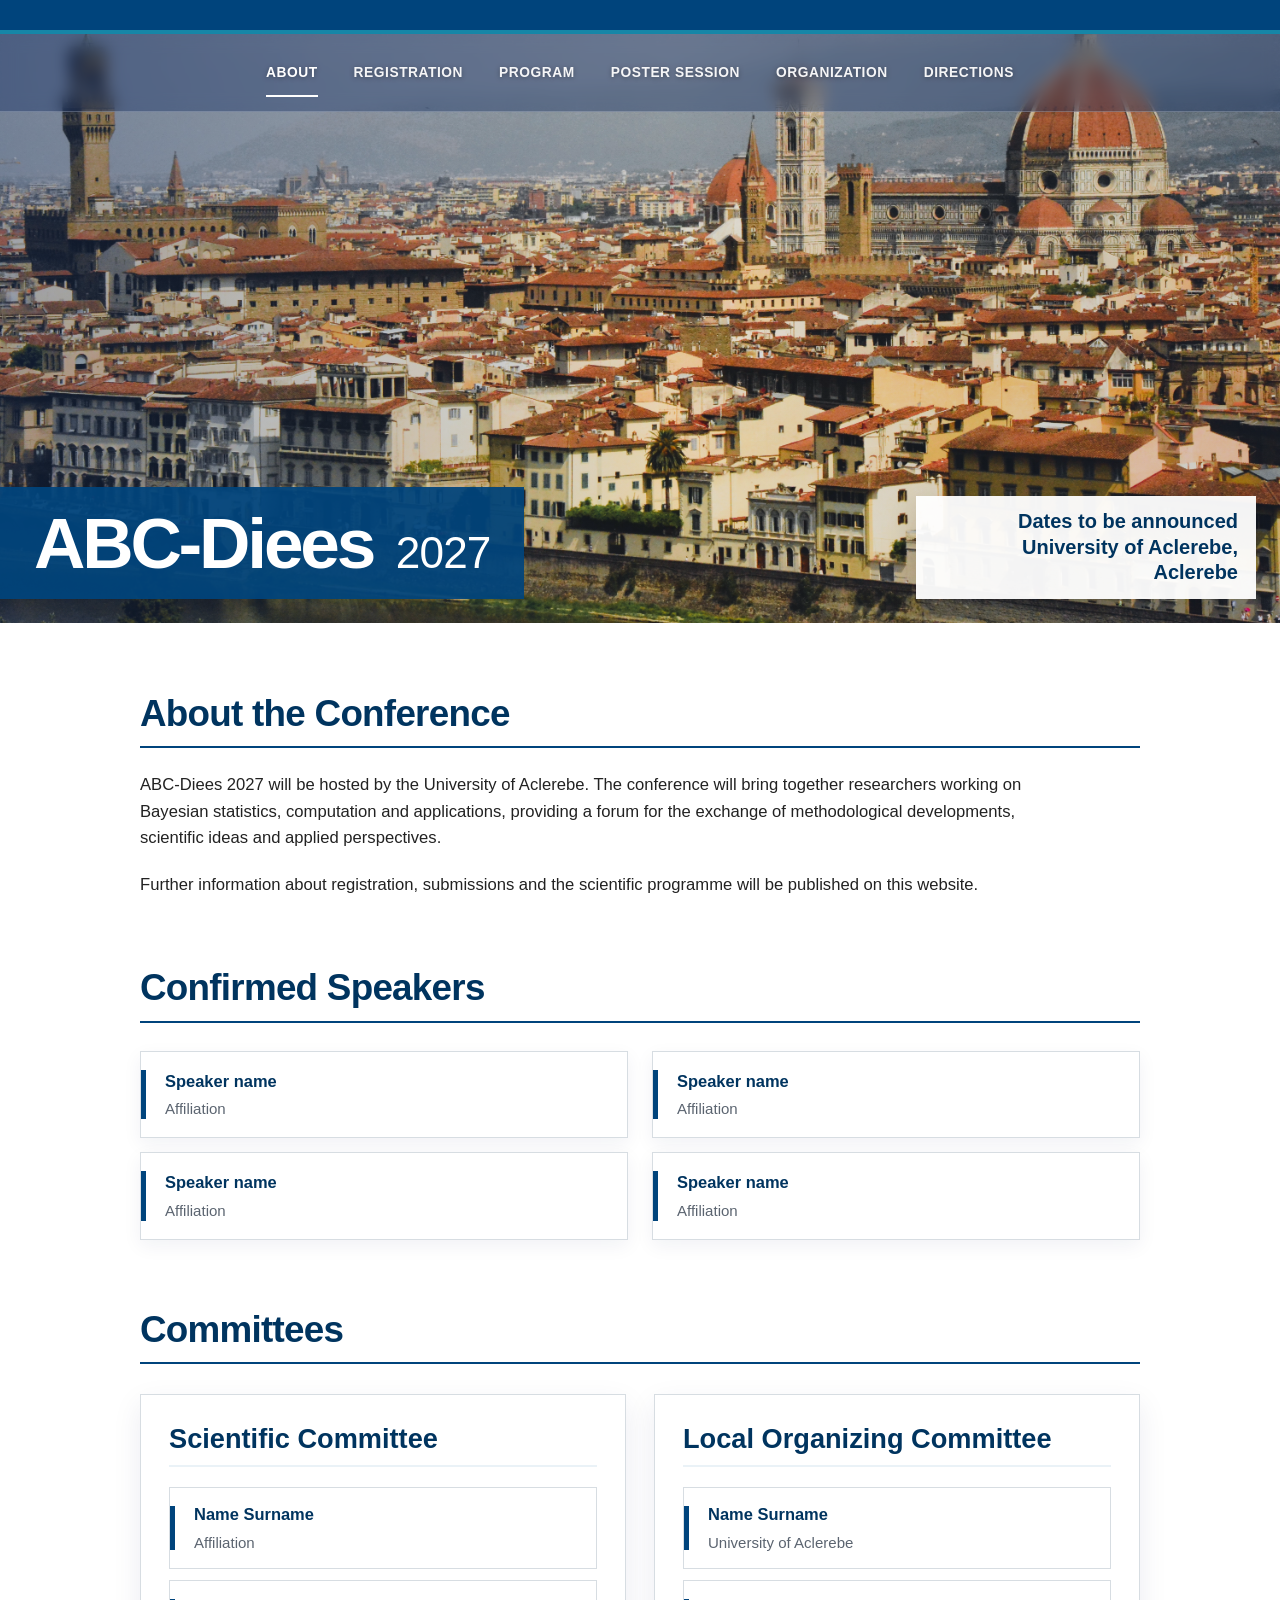
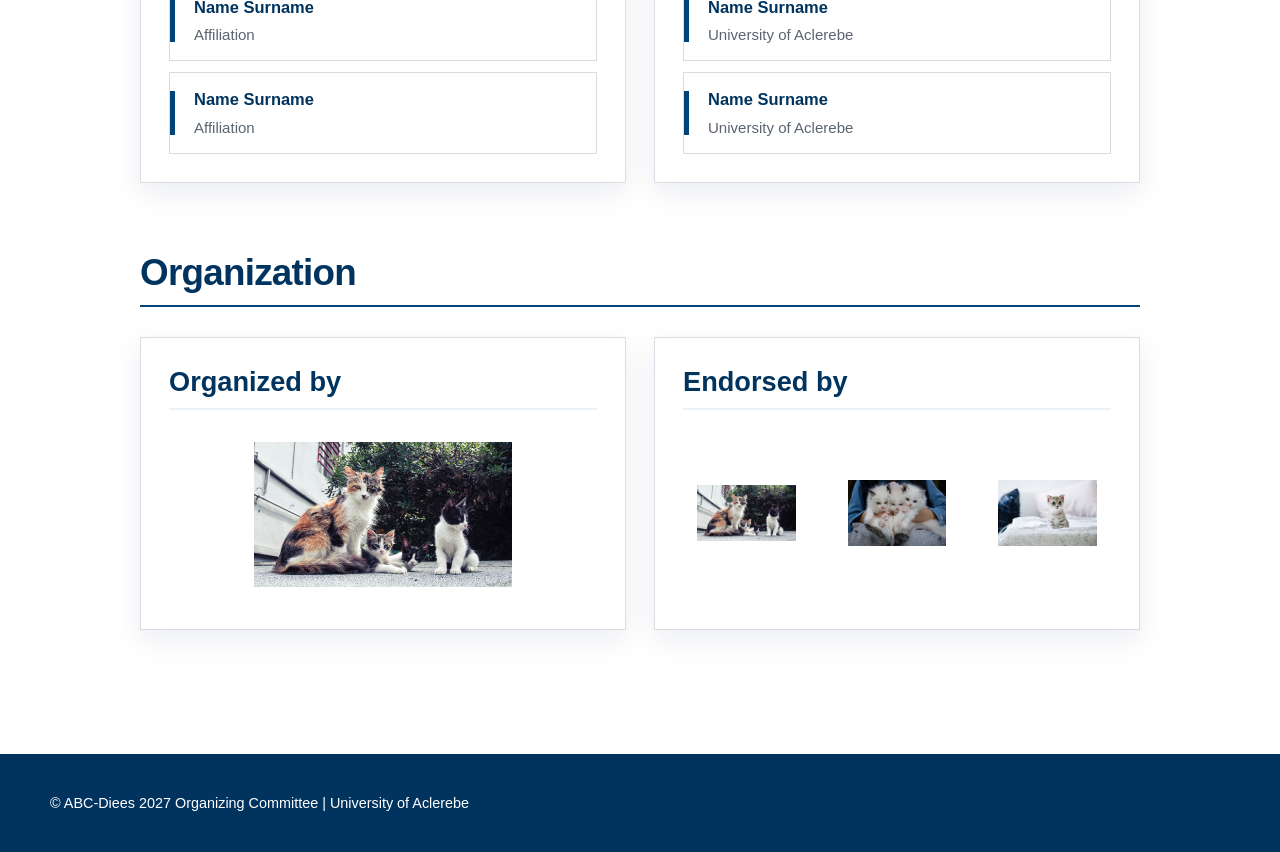
==== commit ed94968c: "Update paragraph content for clarity" ====
--- a/index.html
+++ b/index.html
@@ -73,7 +73,7 @@
             </p>
 
             <p>
-                Further information about dates, registration, submissions and
+                Further information about registration, submissions and
                 the scientific programme will be published on this website.
             </p>
         </section>
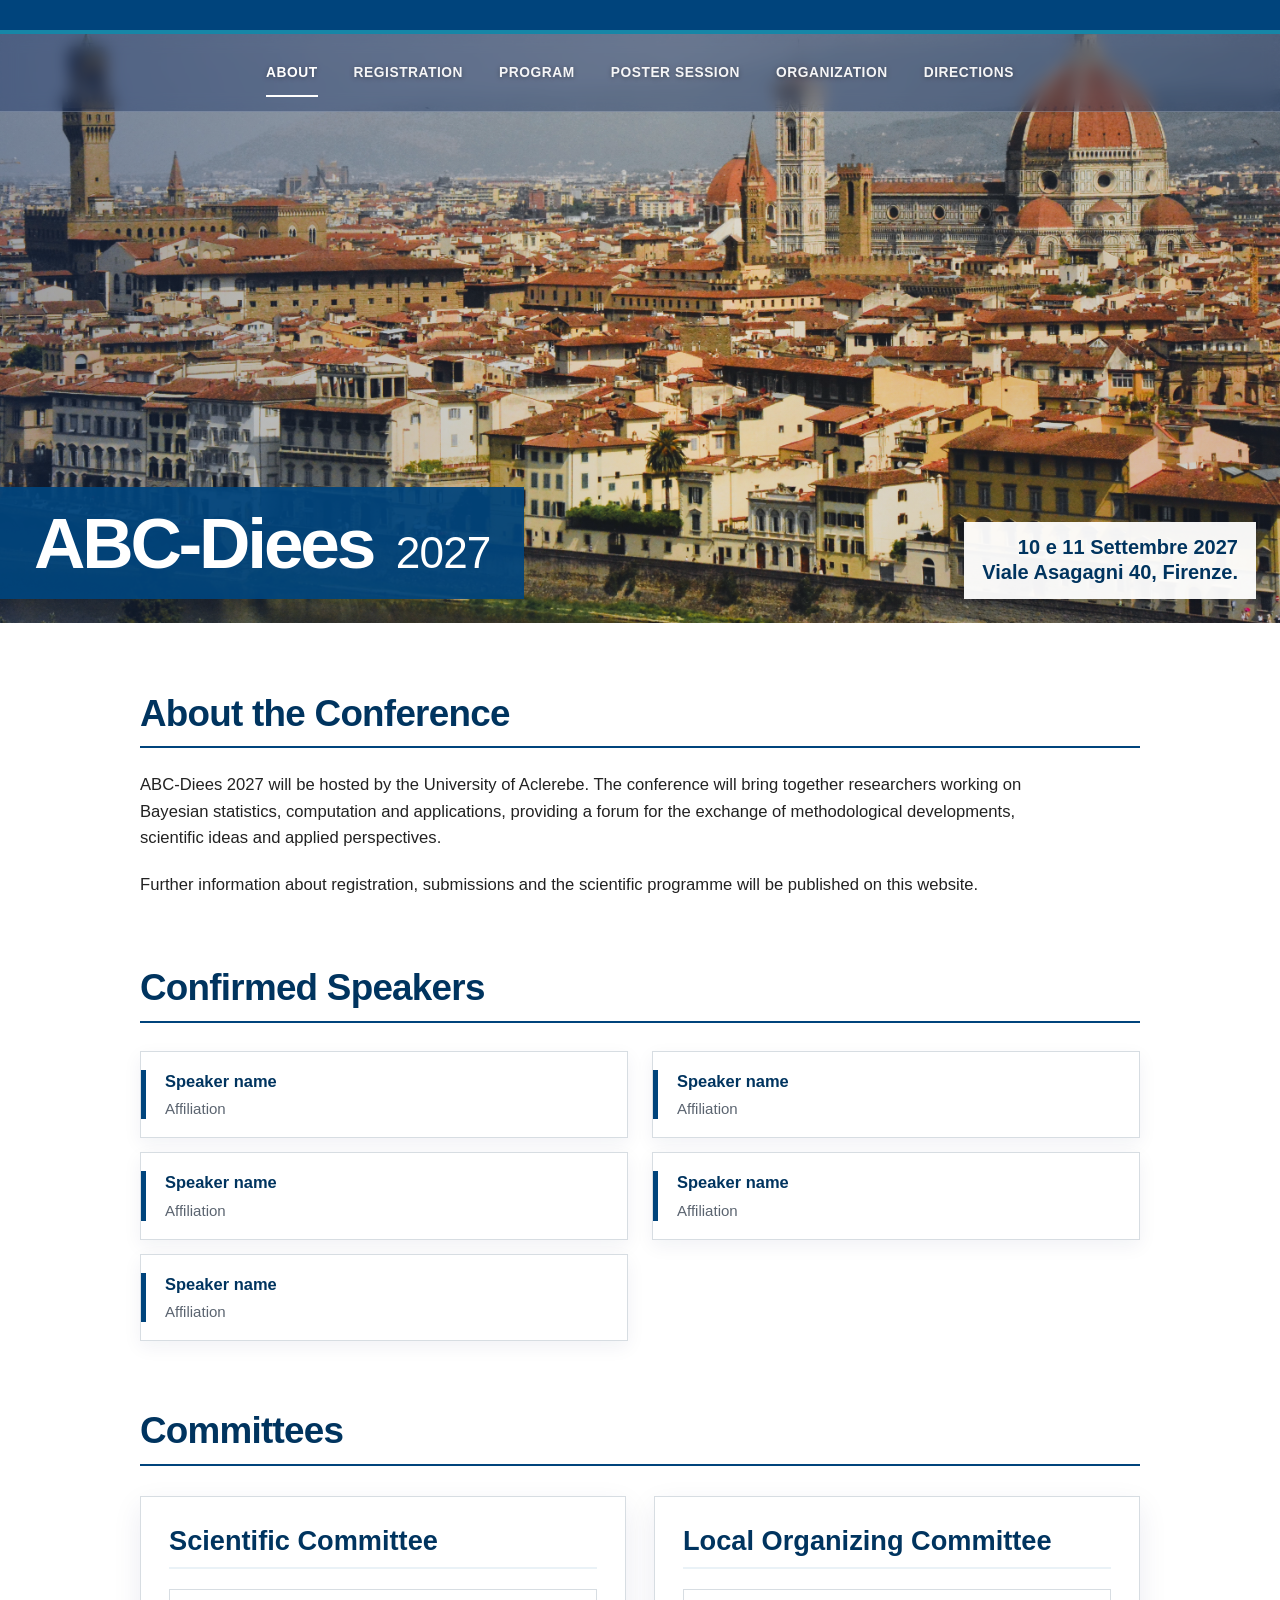
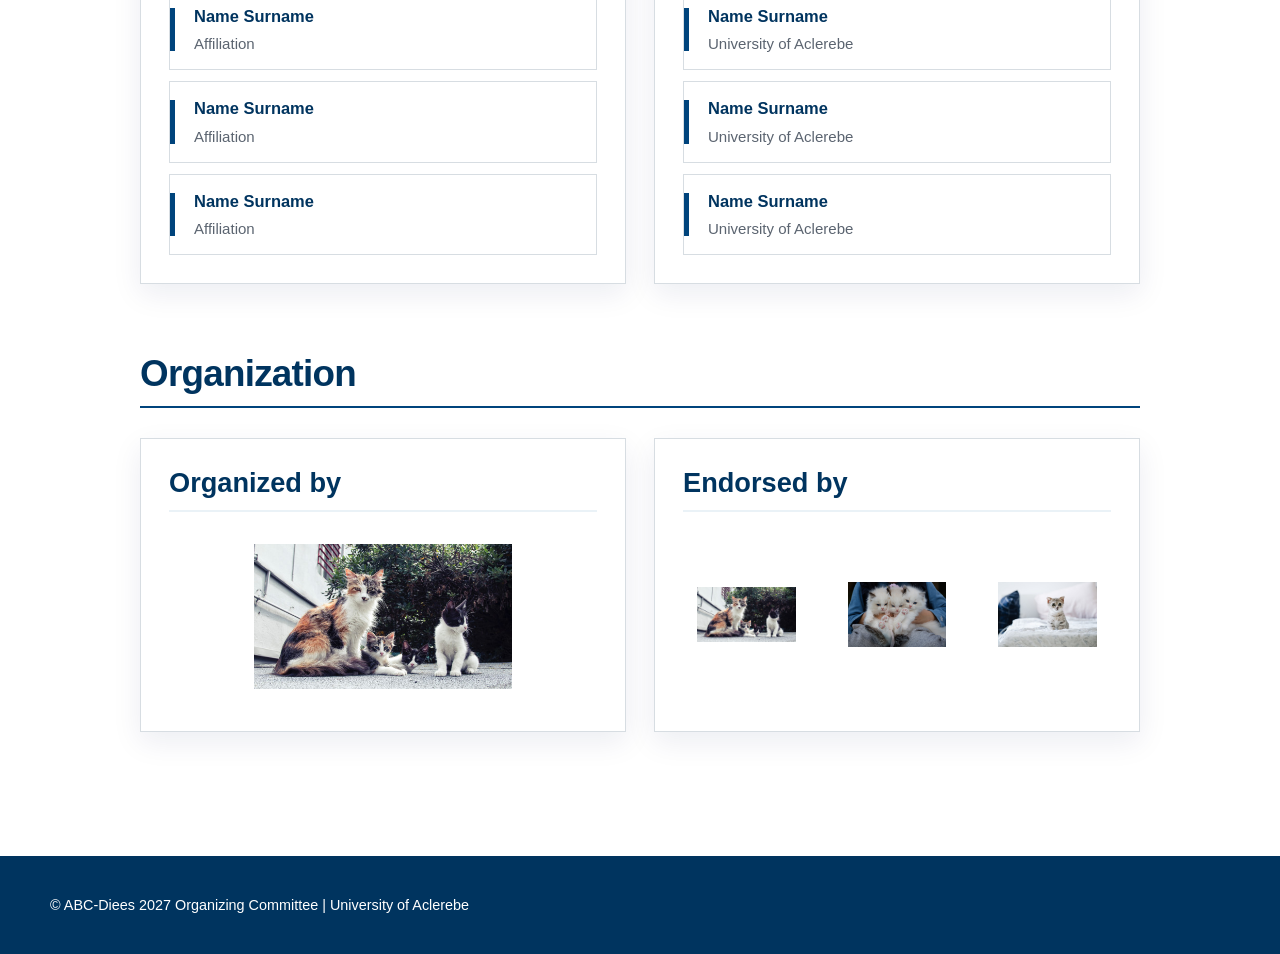
==== commit b09a5b81: "Add event dates and location to index.html Updated event details with specific dates and location." ====
--- a/index.html
+++ b/index.html
@@ -53,8 +53,8 @@
             </div>
 
             <div class="hero-details">
-                Dates to be announced<br>
-                University of Aclerebe, Aclerebe
+                10 e 11 Settembre 2027<br>
+                Viale Asagagni 40, Firenze.
             </div>
         </div>
     </header>
@@ -82,6 +82,7 @@
             <h2 id="confirmed-speakers">Confirmed Speakers</h2>
 
             <ul class="people-list">
+                <li><strong>Speaker name</strong><span>Affiliation</span></li>
                 <li><strong>Speaker name</strong><span>Affiliation</span></li>
                 <li><strong>Speaker name</strong><span>Affiliation</span></li>
                 <li><strong>Speaker name</strong><span>Affiliation</span></li>
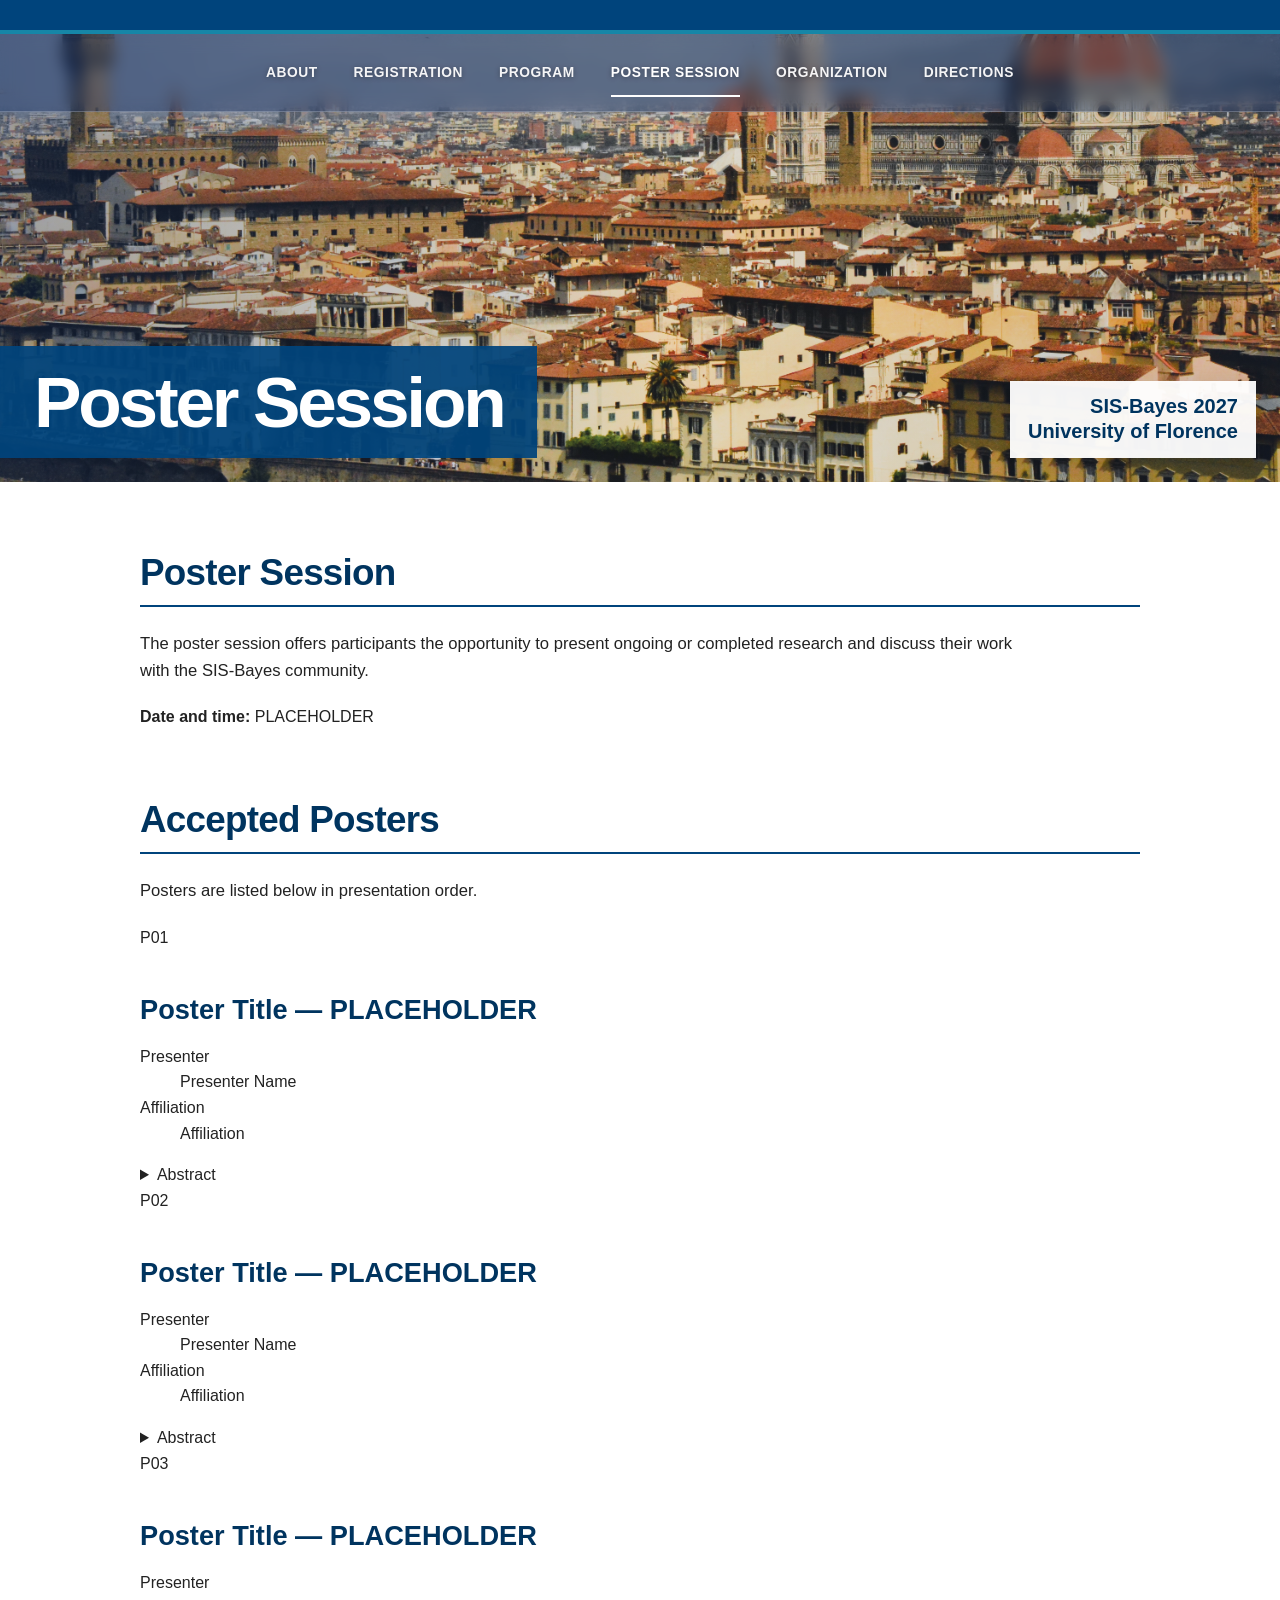
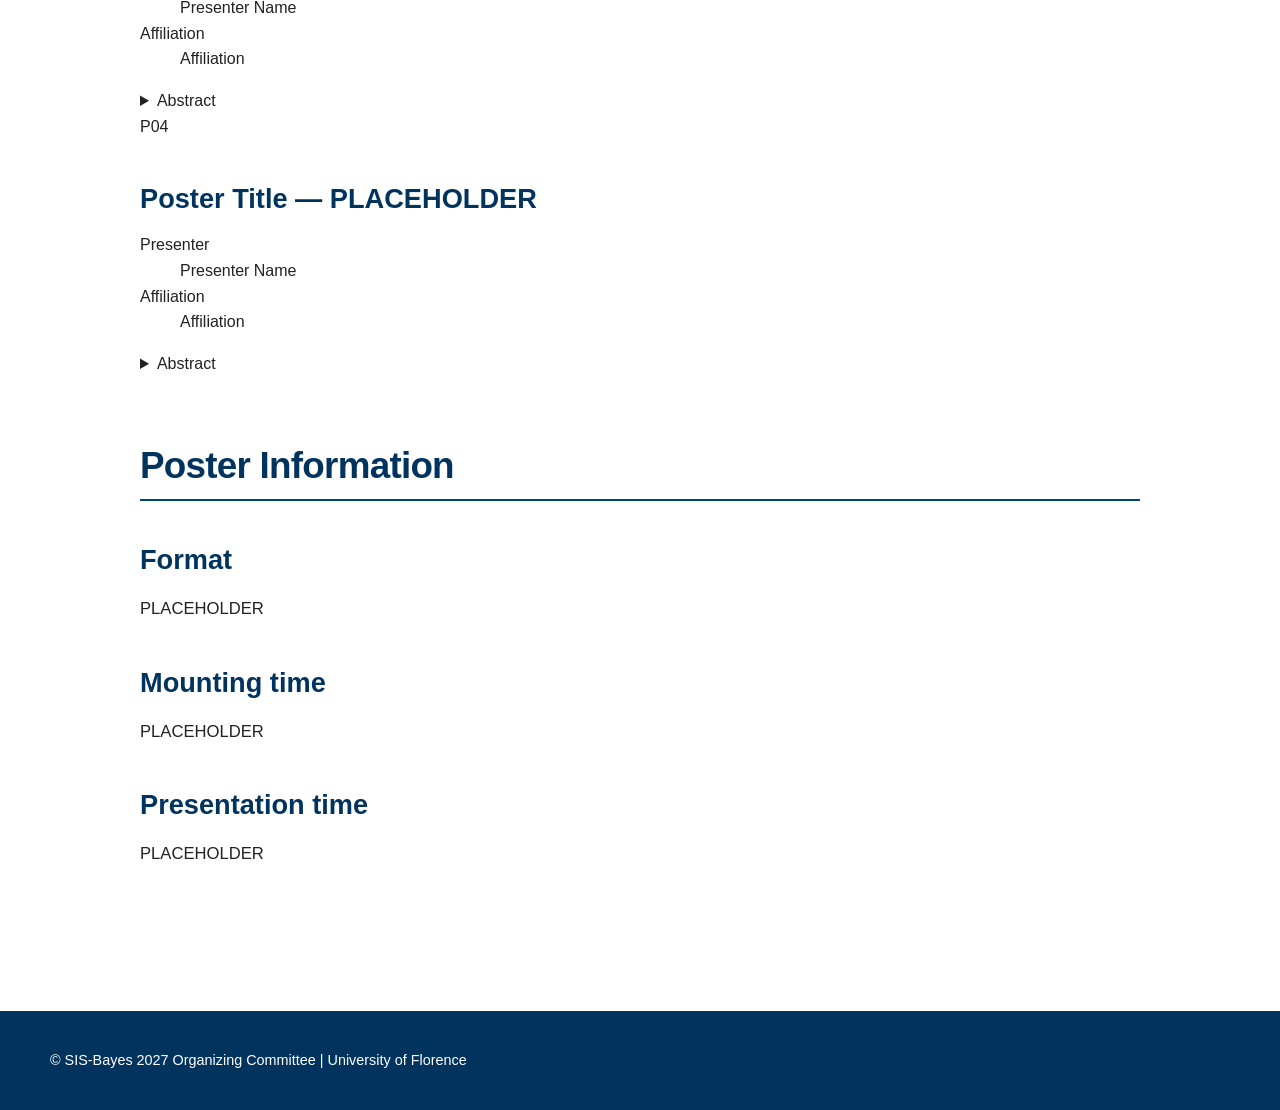
==== commit 59b88506: "Add files via upload" ====
--- a/index.html
+++ b/index.html
@@ -5,141 +5,220 @@
     <meta charset="utf-8">
     <meta name="viewport" content="width=device-width, initial-scale=1">
 
-    <base href=".">
+    <base href="../">
 
     <link rel="shortcut icon" type="image/png" href="assets/favicon.png">
-    <link rel="stylesheet" type="text/css" media="all" href="assets/main.css?v=9">
-
-    <meta name="description" content="ABC-Diees 2027 conference website">
+    <link rel="stylesheet" type="text/css" media="all" href="assets/main.css?v=13">
+
+    <meta name="description" content="Poster session for SIS-Bayes 2027">
     <meta name="resource-type" content="document">
     <meta name="distribution" content="global">
-    <meta name="keywords" content="ABC-Diees 2027, Bayesian statistics, conference, University of Aclerebe">
-
-    <title>ABC-Diees 2027</title>
+    <meta name="keywords" content="SIS-Bayes 2027, poster session, Bayesian statistics, conference">
+
+    <title>Poster Session | SIS-Bayes 2027</title>
 </head>
 
 <body>
 
     <nav class="main-navigation" aria-label="Main navigation">
         <div class="navigation-inner">
-            <a class="current" aria-current="page" title="About ABC-Diees 2027" href=".">
+            <a title="About SIS-Bayes 2027" href=".">
                 About
             </a>
+
             <a title="Register for the Conference" href="registration">
                 Registration
             </a>
+
             <a title="Conference Program" href="program">
                 Program
             </a>
-            <a title="Conference Poster Session" href="poster-session">
+
+            <a class="current"
+               aria-current="page"
+               title="Conference Poster Session"
+               href="poster-session">
                 Poster Session
             </a>
-            <a title="Conference Organization" href="#organization">
+
+            <a title="Conference Organization" href="./#organization">
                 Organization
             </a>
+
             <a title="Directions to the Conference" href="directions">
                 Directions
             </a>
         </div>
     </nav>
 
-    <header class="site-hero">
+    <header class="site-hero compact-hero">
         <div class="banner">
-            <img src="assets/banner.JPG" alt="Aclerebe panorama for ABC-Diees 2027">
+            <img src="assets/banner.JPG"
+                 alt="Florence panorama for SIS-Bayes 2027">
 
             <div class="hero-title">
-                <span class="title1">ABC-Diees</span>
-                <span class="year">2027</span>
+                <span class="title1">Poster Session</span>
             </div>
 
             <div class="hero-details">
-                10 e 11 Settembre 2027<br>
-                Viale Asagagni 40, Firenze.
+                SIS-Bayes 2027<br>
+                University of Florence
             </div>
         </div>
     </header>
 
-    <main class="page-content">
-
-        <section class="conference-section" aria-labelledby="about-conference">
-            <h2 id="about-conference">About the Conference</h2>
+    <main class="page-content poster-page">
+
+        <section class="conference-section" aria-labelledby="poster-session-title">
+            <h2 id="poster-session-title">Poster Session</h2>
 
             <p>
-                ABC-Diees 2027 will be hosted by the University of Aclerebe.
-                The conference will bring together researchers working on
-                Bayesian statistics, computation and applications, providing
-                a forum for the exchange of methodological developments,
-                scientific ideas and applied perspectives.
+                The poster session offers participants the opportunity to present
+                ongoing or completed research and discuss their work with the
+                SIS-Bayes community.
             </p>
 
-            <p>
-                Further information about registration, submissions and
-                the scientific programme will be published on this website.
-            </p>
+            <div class="poster-session-note">
+                <strong>Date and time:</strong>
+                <span>PLACEHOLDER</span>
+            </div>
         </section>
 
-        <section class="conference-section" aria-labelledby="confirmed-speakers">
-            <h2 id="confirmed-speakers">Confirmed Speakers</h2>
-
-            <ul class="people-list">
-                <li><strong>Speaker name</strong><span>Affiliation</span></li>
-                <li><strong>Speaker name</strong><span>Affiliation</span></li>
-                <li><strong>Speaker name</strong><span>Affiliation</span></li>
-                <li><strong>Speaker name</strong><span>Affiliation</span></li>
-                <li><strong>Speaker name</strong><span>Affiliation</span></li>
-            </ul>
+        <section class="conference-section" aria-labelledby="posters-title">
+            <div class="poster-list-heading">
+                <div>
+                    <h2 id="posters-title">Accepted Posters</h2>
+                    <p>
+                        Posters are listed below in presentation order.
+                    </p>
+                </div>
+            </div>
+
+            <div class="poster-list">
+
+                <article class="poster-entry">
+                    <div class="poster-number">P01</div>
+
+                    <div class="poster-content">
+                        <h3>Poster Title — PLACEHOLDER</h3>
+
+                        <dl class="poster-meta">
+                            <div>
+                                <dt>Presenter</dt>
+                                <dd>Presenter Name</dd>
+                            </div>
+
+                            <div>
+                                <dt>Affiliation</dt>
+                                <dd>Affiliation</dd>
+                            </div>
+                        </dl>
+
+                        <details class="poster-abstract">
+                            <summary>Abstract</summary>
+                            <p>
+                                Abstract placeholder. The full abstract will be
+                                published when available.
+                            </p>
+                        </details>
+                    </div>
+                </article>
+
+                <article class="poster-entry">
+                    <div class="poster-number">P02</div>
+
+                    <div class="poster-content">
+                        <h3>Poster Title — PLACEHOLDER</h3>
+
+                        <dl class="poster-meta">
+                            <div>
+                                <dt>Presenter</dt>
+                                <dd>Presenter Name</dd>
+                            </div>
+
+                            <div>
+                                <dt>Affiliation</dt>
+                                <dd>Affiliation</dd>
+                            </div>
+                        </dl>
+
+                        <details class="poster-abstract">
+                            <summary>Abstract</summary>
+                            <p>Abstract placeholder.</p>
+                        </details>
+                    </div>
+                </article>
+
+                <article class="poster-entry">
+                    <div class="poster-number">P03</div>
+
+                    <div class="poster-content">
+                        <h3>Poster Title — PLACEHOLDER</h3>
+
+                        <dl class="poster-meta">
+                            <div>
+                                <dt>Presenter</dt>
+                                <dd>Presenter Name</dd>
+                            </div>
+
+                            <div>
+                                <dt>Affiliation</dt>
+                                <dd>Affiliation</dd>
+                            </div>
+                        </dl>
+
+                        <details class="poster-abstract">
+                            <summary>Abstract</summary>
+                            <p>Abstract placeholder.</p>
+                        </details>
+                    </div>
+                </article>
+
+                <article class="poster-entry">
+                    <div class="poster-number">P04</div>
+
+                    <div class="poster-content">
+                        <h3>Poster Title — PLACEHOLDER</h3>
+
+                        <dl class="poster-meta">
+                            <div>
+                                <dt>Presenter</dt>
+                                <dd>Presenter Name</dd>
+                            </div>
+
+                            <div>
+                                <dt>Affiliation</dt>
+                                <dd>Affiliation</dd>
+                            </div>
+                        </dl>
+
+                        <details class="poster-abstract">
+                            <summary>Abstract</summary>
+                            <p>Abstract placeholder.</p>
+                        </details>
+                    </div>
+                </article>
+
+            </div>
         </section>
 
-        <section class="conference-section" aria-labelledby="committees">
-            <h2 id="committees">Committees</h2>
-
-            <div class="committee-grid">
-                <article class="committee-card">
-                    <h3>Scientific Committee</h3>
-                    <ul class="people-list compact">
-                        <li><strong>Name Surname</strong><span>Affiliation</span></li>
-                        <li><strong>Name Surname</strong><span>Affiliation</span></li>
-                        <li><strong>Name Surname</strong><span>Affiliation</span></li>
-                    </ul>
-                </article>
-
-                <article class="committee-card">
-                    <h3>Local Organizing Committee</h3>
-                    <ul class="people-list compact">
-                        <li><strong>Name Surname</strong><span>University of Aclerebe</span></li>
-                        <li><strong>Name Surname</strong><span>University of Aclerebe</span></li>
-                        <li><strong>Name Surname</strong><span>University of Aclerebe</span></li>
-                    </ul>
-                </article>
-            </div>
-        </section>
-
-        <section id="organization" class="conference-section" aria-labelledby="organization-title">
-            <h2 id="organization-title">Organization</h2>
-
-            <div class="organization-grid">
-                <article class="logo-panel">
-                    <h3>Organized by</h3>
-                    <div class="logo-row single-logo">
-                        <a href="#" aria-label="Conference organizer">
-                            <img src="assets/kitten1.jpg" alt="Organizer logo">
-                        </a>
-                    </div>
-                </article>
-
-                <article class="logo-panel">
-                    <h3>Endorsed by</h3>
-                    <div class="logo-row endorsement-logos">
-                        <a href="#" aria-label="First endorsing institution">
-                            <img src="assets/kitten1.jpg" alt="First endorsing institution logo">
-                        </a>
-                        <a href="#" aria-label="Second endorsing institution">
-                            <img src="assets/kitten2.jpg" alt="Second endorsing institution logo">
-                        </a>
-                        <a href="#" aria-label="Third endorsing institution">
-                            <img src="assets/kitten3.jpg" alt="Third endorsing institution logo">
-                        </a>
-                    </div>
+        <section class="conference-section" aria-labelledby="poster-information-title">
+            <h2 id="poster-information-title">Poster Information</h2>
+
+            <div class="poster-info-grid">
+                <article class="poster-info-card">
+                    <h3>Format</h3>
+                    <p>PLACEHOLDER</p>
+                </article>
+
+                <article class="poster-info-card">
+                    <h3>Mounting time</h3>
+                    <p>PLACEHOLDER</p>
+                </article>
+
+                <article class="poster-info-card">
+                    <h3>Presentation time</h3>
+                    <p>PLACEHOLDER</p>
                 </article>
             </div>
         </section>
@@ -148,9 +227,9 @@
 
     <footer>
         <div class="footer-inner">
-            &copy; ABC-Diees 2027 Organizing Committee
+            &copy; SIS-Bayes 2027 Organizing Committee
             <span aria-hidden="true"> | </span>
-            University of Aclerebe
+            University of Florence
         </div>
     </footer>
 
--- a/assets/main.css
+++ b/assets/main.css
@@ -867,3 +867,203 @@
         max-width: none;
     }
 }
+
+
+/* ==========================================================
+   REGISTRATION PAGE
+   ========================================================== */
+
+.compact-hero .banner {
+    height: clamp(310px, 35vw, 460px);
+}
+
+.registration-page {
+    max-width: 1050px;
+}
+
+.registration-notice {
+    display: flex;
+    align-items: center;
+    justify-content: space-between;
+    gap: 24px;
+    margin: 28px 0 0;
+    padding: 18px 22px;
+    background: var(--unifi-blue-light);
+    border-left: 6px solid var(--unifi-blue);
+}
+
+.registration-notice span {
+    color: var(--unifi-blue-dark);
+    font-weight: 700;
+}
+
+.fee-table-wrapper {
+    margin-top: 28px;
+    overflow-x: auto;
+    border: 1px solid var(--border);
+}
+
+.registration-fees {
+    min-width: 650px;
+    margin: 0;
+}
+
+.registration-fees th,
+.registration-fees td {
+    padding: 16px 18px;
+}
+
+.registration-fees tbody tr:last-child td {
+    border-bottom: 0;
+}
+
+.small-note {
+    margin-top: 14px;
+    color: var(--muted);
+    font-size: 0.92rem;
+}
+
+.bank-details {
+    margin-top: 28px;
+    overflow: hidden;
+    background: #ffffff;
+    border: 1px solid var(--border);
+    box-shadow: 0 10px 28px rgb(0 31 91 / 8%);
+}
+
+.bank-detail-row {
+    display: grid;
+    grid-template-columns: minmax(170px, 0.45fr) minmax(0, 1fr);
+    gap: 24px;
+    align-items: center;
+    padding: 17px 22px;
+    border-bottom: 1px solid var(--border);
+}
+
+.bank-detail-row:last-child {
+    border-bottom: 0;
+}
+
+.bank-label {
+    color: var(--muted);
+    font-size: 0.9rem;
+    font-weight: 700;
+    letter-spacing: 0.035em;
+    text-transform: uppercase;
+}
+
+.iban-row {
+    padding-top: 24px;
+    padding-bottom: 24px;
+    background: var(--unifi-blue-dark);
+    color: #ffffff;
+}
+
+.iban-row .bank-label {
+    color: rgb(255 255 255 / 76%);
+}
+
+.iban-value {
+    color: #ffffff;
+    font-family: "Courier New", Courier, monospace;
+    font-size: clamp(1.35rem, 3vw, 2rem);
+    letter-spacing: 0.08em;
+    overflow-wrap: anywhere;
+}
+
+.payment-reference-row {
+    background: var(--unifi-blue-light);
+}
+
+.payment-reference-row strong {
+    color: var(--unifi-blue-dark);
+    font-size: 1.08rem;
+}
+
+.important-payment-note {
+    margin-top: 24px;
+    padding: 20px 24px;
+    border-left: 6px solid var(--unifi-cyan);
+    background: #f4f9fb;
+}
+
+.important-payment-note h3 {
+    margin: 0 0 8px;
+    font-size: 1.15rem;
+}
+
+.important-payment-note p {
+    margin: 0;
+}
+
+.registration-steps {
+    display: grid;
+    gap: 15px;
+    max-width: none;
+    margin-top: 28px;
+    padding: 0;
+    list-style: none;
+    counter-reset: registration-step;
+}
+
+.registration-steps li {
+    position: relative;
+    min-height: 64px;
+    margin: 0;
+    padding: 18px 20px 18px 72px;
+    background: #ffffff;
+    border: 1px solid var(--border);
+    counter-increment: registration-step;
+}
+
+.registration-steps li::before {
+    position: absolute;
+    top: 50%;
+    left: 18px;
+    display: grid;
+    width: 38px;
+    height: 38px;
+    place-items: center;
+    content: counter(registration-step);
+    background: var(--unifi-blue);
+    border-radius: 50%;
+    color: #ffffff;
+    font-weight: 700;
+    transform: translateY(-50%);
+}
+
+.inline-placeholder {
+    display: block;
+    margin-top: 5px;
+    color: var(--muted);
+    font-size: 0.92rem;
+}
+
+.contact-box {
+    display: flex;
+    align-items: center;
+    justify-content: space-between;
+    gap: 24px;
+    margin-top: 24px;
+    padding: 22px 24px;
+    background: var(--unifi-blue-light);
+    border-left: 6px solid var(--unifi-blue);
+}
+
+@media (max-width: 700px) {
+    .registration-notice,
+    .contact-box {
+        align-items: flex-start;
+        flex-direction: column;
+        gap: 8px;
+    }
+
+    .bank-detail-row {
+        grid-template-columns: 1fr;
+        gap: 5px;
+    }
+
+    .iban-value {
+        font-size: 1.3rem;
+    }
+}
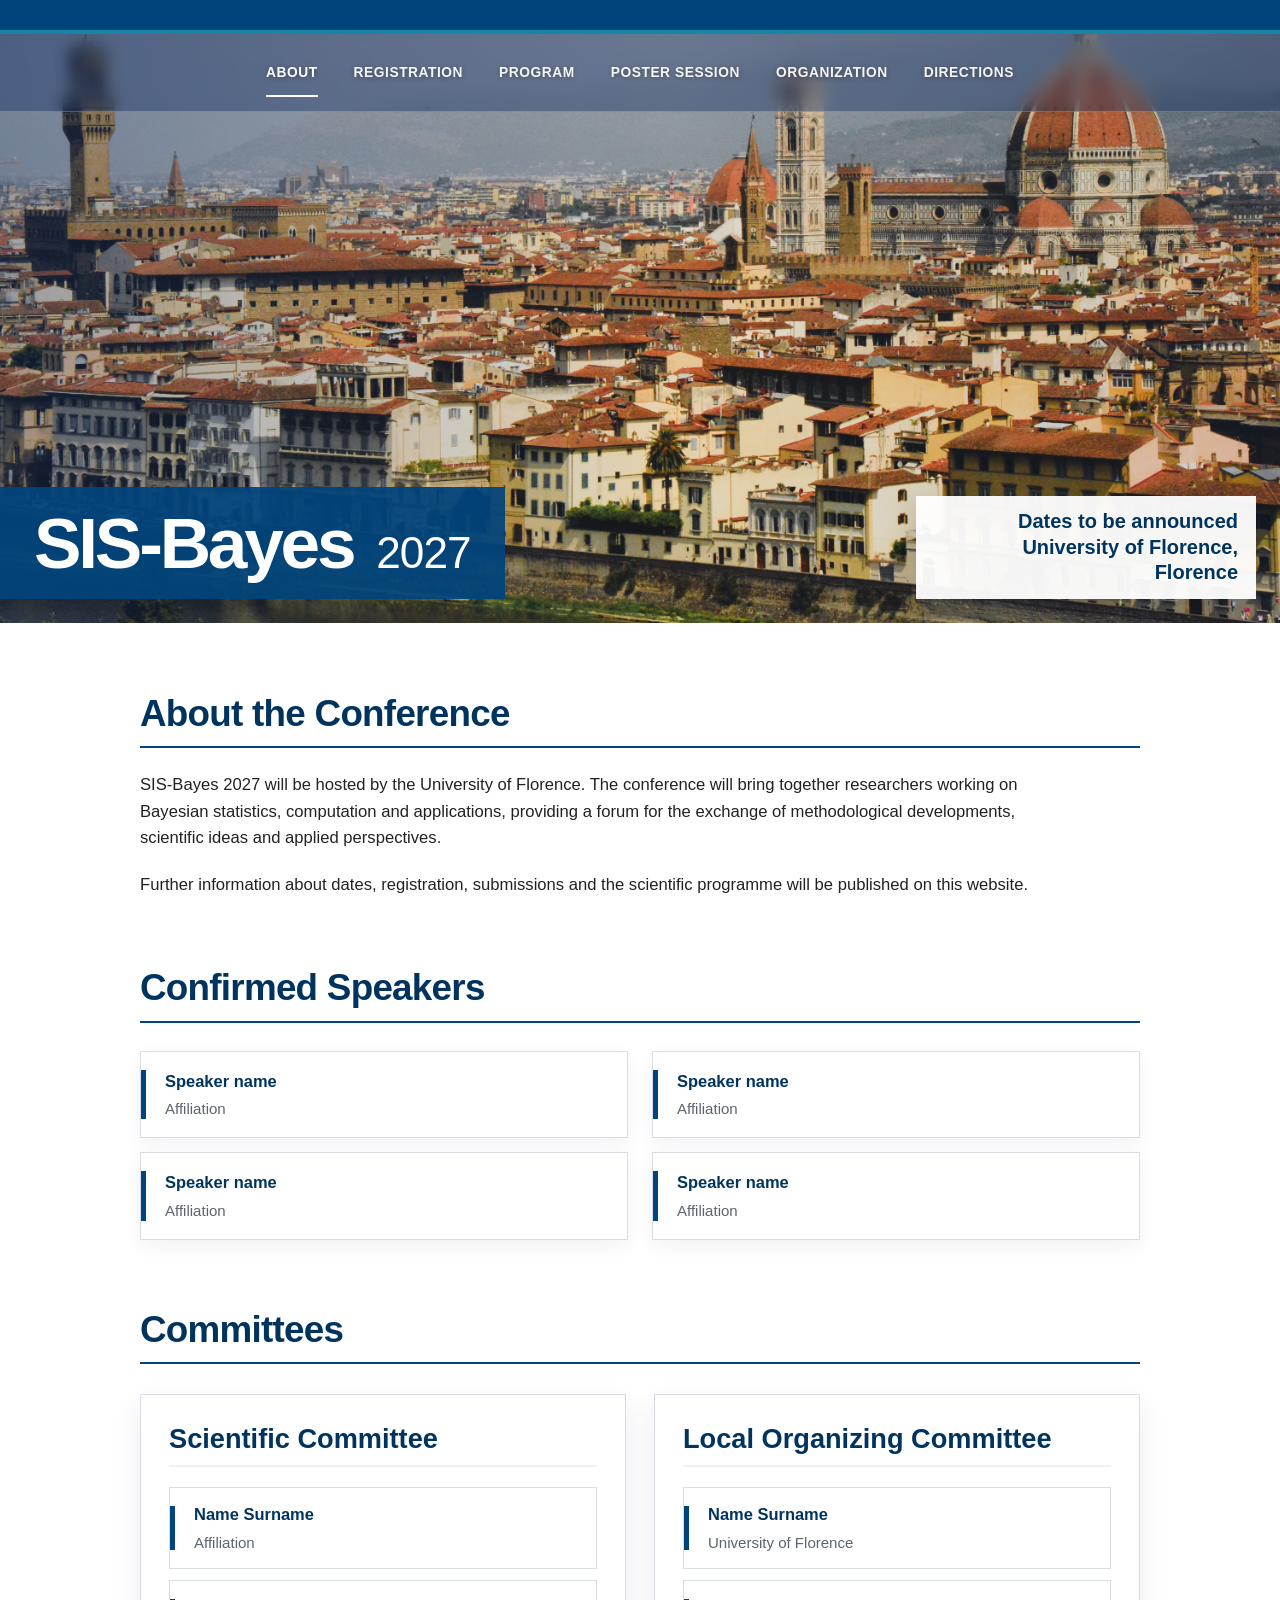
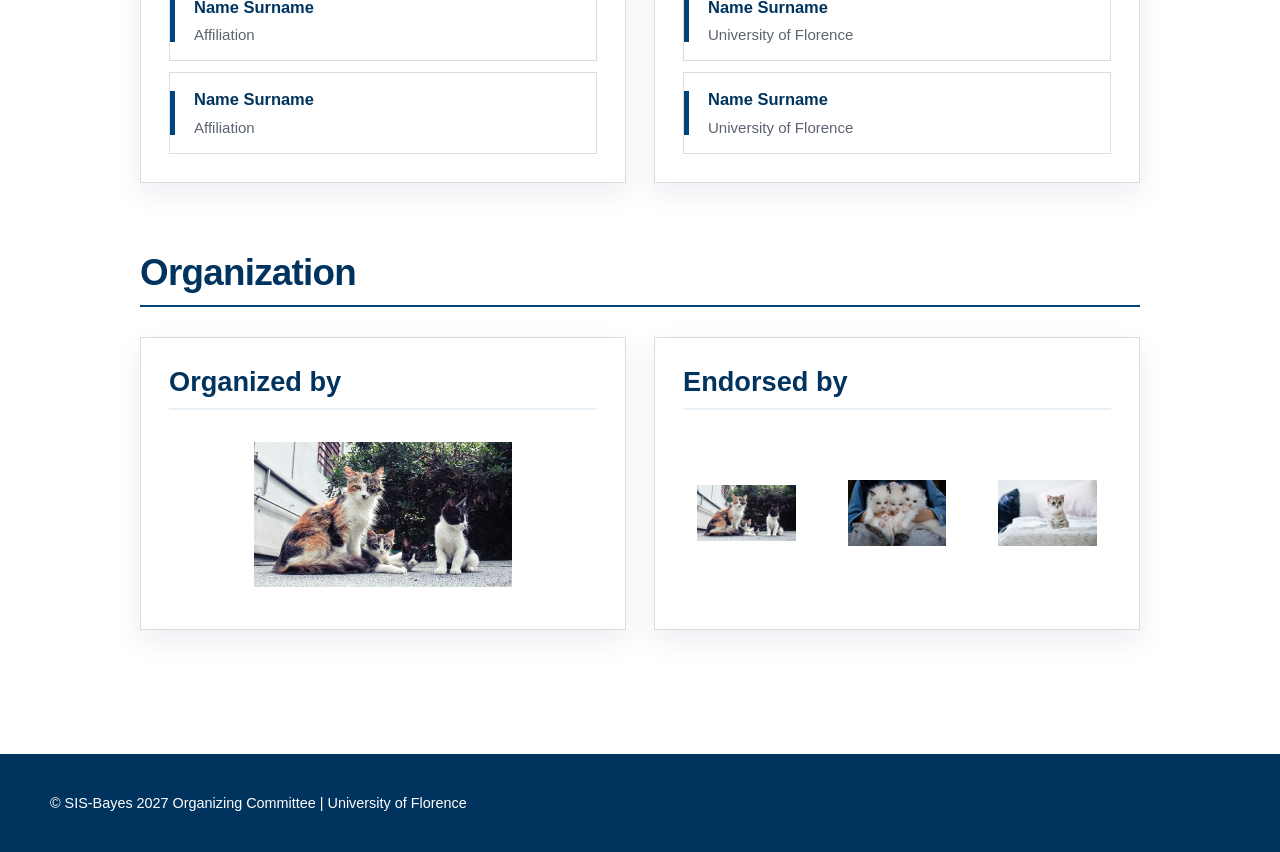
==== commit 38c778ff: "Add files via upload" ====
--- a/index.html
+++ b/index.html
@@ -5,220 +5,140 @@
     <meta charset="utf-8">
     <meta name="viewport" content="width=device-width, initial-scale=1">
 
-    <base href="../">
+    <base href=".">
 
     <link rel="shortcut icon" type="image/png" href="assets/favicon.png">
     <link rel="stylesheet" type="text/css" media="all" href="assets/main.css?v=13">
 
-    <meta name="description" content="Poster session for SIS-Bayes 2027">
+    <meta name="description" content="SIS-Bayes 2027 conference website">
     <meta name="resource-type" content="document">
     <meta name="distribution" content="global">
-    <meta name="keywords" content="SIS-Bayes 2027, poster session, Bayesian statistics, conference">
+    <meta name="keywords" content="SIS-Bayes 2027, Bayesian statistics, conference, University of Florence">
 
-    <title>Poster Session | SIS-Bayes 2027</title>
+    <title>SIS-Bayes 2027</title>
 </head>
 
 <body>
 
     <nav class="main-navigation" aria-label="Main navigation">
         <div class="navigation-inner">
-            <a title="About SIS-Bayes 2027" href=".">
+            <a class="current" aria-current="page" title="About SIS-Bayes 2027" href=".">
                 About
             </a>
-
             <a title="Register for the Conference" href="registration">
                 Registration
             </a>
-
             <a title="Conference Program" href="program">
                 Program
             </a>
-
-            <a class="current"
-               aria-current="page"
-               title="Conference Poster Session"
-               href="poster-session">
+            <a title="Conference Poster Session" href="poster-session">
                 Poster Session
             </a>
-
-            <a title="Conference Organization" href="./#organization">
+            <a title="Conference Organization" href="#organization">
                 Organization
             </a>
-
             <a title="Directions to the Conference" href="directions">
                 Directions
             </a>
         </div>
     </nav>
 
-    <header class="site-hero compact-hero">
+    <header class="site-hero">
         <div class="banner">
-            <img src="assets/banner.JPG"
-                 alt="Florence panorama for SIS-Bayes 2027">
+            <img src="assets/banner.JPG" alt="Florence panorama for SIS-Bayes 2027">
 
             <div class="hero-title">
-                <span class="title1">Poster Session</span>
+                <span class="title1">SIS-Bayes</span>
+                <span class="year">2027</span>
             </div>
 
             <div class="hero-details">
-                SIS-Bayes 2027<br>
-                University of Florence
+                Dates to be announced<br>
+                University of Florence, Florence
             </div>
         </div>
     </header>
 
-    <main class="page-content poster-page">
+    <main class="page-content">
 
-        <section class="conference-section" aria-labelledby="poster-session-title">
-            <h2 id="poster-session-title">Poster Session</h2>
+        <section class="conference-section" aria-labelledby="about-conference">
+            <h2 id="about-conference">About the Conference</h2>
 
             <p>
-                The poster session offers participants the opportunity to present
-                ongoing or completed research and discuss their work with the
-                SIS-Bayes community.
+                SIS-Bayes 2027 will be hosted by the University of Florence.
+                The conference will bring together researchers working on
+                Bayesian statistics, computation and applications, providing
+                a forum for the exchange of methodological developments,
+                scientific ideas and applied perspectives.
             </p>
 
-            <div class="poster-session-note">
-                <strong>Date and time:</strong>
-                <span>PLACEHOLDER</span>
+            <p>
+                Further information about dates, registration, submissions and
+                the scientific programme will be published on this website.
+            </p>
+        </section>
+
+        <section class="conference-section" aria-labelledby="confirmed-speakers">
+            <h2 id="confirmed-speakers">Confirmed Speakers</h2>
+
+            <ul class="people-list">
+                <li><strong>Speaker name</strong><span>Affiliation</span></li>
+                <li><strong>Speaker name</strong><span>Affiliation</span></li>
+                <li><strong>Speaker name</strong><span>Affiliation</span></li>
+                <li><strong>Speaker name</strong><span>Affiliation</span></li>
+            </ul>
+        </section>
+
+        <section class="conference-section" aria-labelledby="committees">
+            <h2 id="committees">Committees</h2>
+
+            <div class="committee-grid">
+                <article class="committee-card">
+                    <h3>Scientific Committee</h3>
+                    <ul class="people-list compact">
+                        <li><strong>Name Surname</strong><span>Affiliation</span></li>
+                        <li><strong>Name Surname</strong><span>Affiliation</span></li>
+                        <li><strong>Name Surname</strong><span>Affiliation</span></li>
+                    </ul>
+                </article>
+
+                <article class="committee-card">
+                    <h3>Local Organizing Committee</h3>
+                    <ul class="people-list compact">
+                        <li><strong>Name Surname</strong><span>University of Florence</span></li>
+                        <li><strong>Name Surname</strong><span>University of Florence</span></li>
+                        <li><strong>Name Surname</strong><span>University of Florence</span></li>
+                    </ul>
+                </article>
             </div>
         </section>
 
-        <section class="conference-section" aria-labelledby="posters-title">
-            <div class="poster-list-heading">
-                <div>
-                    <h2 id="posters-title">Accepted Posters</h2>
-                    <p>
-                        Posters are listed below in presentation order.
-                    </p>
-                </div>
-            </div>
+        <section id="organization" class="conference-section" aria-labelledby="organization-title">
+            <h2 id="organization-title">Organization</h2>
 
-            <div class="poster-list">
-
-                <article class="poster-entry">
-                    <div class="poster-number">P01</div>
-
-                    <div class="poster-content">
-                        <h3>Poster Title — PLACEHOLDER</h3>
-
-                        <dl class="poster-meta">
-                            <div>
-                                <dt>Presenter</dt>
-                                <dd>Presenter Name</dd>
-                            </div>
-
-                            <div>
-                                <dt>Affiliation</dt>
-                                <dd>Affiliation</dd>
-                            </div>
-                        </dl>
-
-                        <details class="poster-abstract">
-                            <summary>Abstract</summary>
-                            <p>
-                                Abstract placeholder. The full abstract will be
-                                published when available.
-                            </p>
-                        </details>
+            <div class="organization-grid">
+                <article class="logo-panel">
+                    <h3>Organized by</h3>
+                    <div class="logo-row single-logo">
+                        <a href="#" aria-label="Conference organizer">
+                            <img src="assets/kitten1.jpg" alt="Organizer logo">
+                        </a>
                     </div>
                 </article>
 
-                <article class="poster-entry">
-                    <div class="poster-number">P02</div>
-
-                    <div class="poster-content">
-                        <h3>Poster Title — PLACEHOLDER</h3>
-
-                        <dl class="poster-meta">
-                            <div>
-                                <dt>Presenter</dt>
-                                <dd>Presenter Name</dd>
-                            </div>
-
-                            <div>
-                                <dt>Affiliation</dt>
-                                <dd>Affiliation</dd>
-                            </div>
-                        </dl>
-
-                        <details class="poster-abstract">
-                            <summary>Abstract</summary>
-                            <p>Abstract placeholder.</p>
-                        </details>
+                <article class="logo-panel">
+                    <h3>Endorsed by</h3>
+                    <div class="logo-row endorsement-logos">
+                        <a href="#" aria-label="First endorsing institution">
+                            <img src="assets/kitten1.jpg" alt="First endorsing institution logo">
+                        </a>
+                        <a href="#" aria-label="Second endorsing institution">
+                            <img src="assets/kitten2.jpg" alt="Second endorsing institution logo">
+                        </a>
+                        <a href="#" aria-label="Third endorsing institution">
+                            <img src="assets/kitten3.jpg" alt="Third endorsing institution logo">
+                        </a>
                     </div>
-                </article>
-
-                <article class="poster-entry">
-                    <div class="poster-number">P03</div>
-
-                    <div class="poster-content">
-                        <h3>Poster Title — PLACEHOLDER</h3>
-
-                        <dl class="poster-meta">
-                            <div>
-                                <dt>Presenter</dt>
-                                <dd>Presenter Name</dd>
-                            </div>
-
-                            <div>
-                                <dt>Affiliation</dt>
-                                <dd>Affiliation</dd>
-                            </div>
-                        </dl>
-
-                        <details class="poster-abstract">
-                            <summary>Abstract</summary>
-                            <p>Abstract placeholder.</p>
-                        </details>
-                    </div>
-                </article>
-
-                <article class="poster-entry">
-                    <div class="poster-number">P04</div>
-
-                    <div class="poster-content">
-                        <h3>Poster Title — PLACEHOLDER</h3>
-
-                        <dl class="poster-meta">
-                            <div>
-                                <dt>Presenter</dt>
-                                <dd>Presenter Name</dd>
-                            </div>
-
-                            <div>
-                                <dt>Affiliation</dt>
-                                <dd>Affiliation</dd>
-                            </div>
-                        </dl>
-
-                        <details class="poster-abstract">
-                            <summary>Abstract</summary>
-                            <p>Abstract placeholder.</p>
-                        </details>
-                    </div>
-                </article>
-
-            </div>
-        </section>
-
-        <section class="conference-section" aria-labelledby="poster-information-title">
-            <h2 id="poster-information-title">Poster Information</h2>
-
-            <div class="poster-info-grid">
-                <article class="poster-info-card">
-                    <h3>Format</h3>
-                    <p>PLACEHOLDER</p>
-                </article>
-
-                <article class="poster-info-card">
-                    <h3>Mounting time</h3>
-                    <p>PLACEHOLDER</p>
-                </article>
-
-                <article class="poster-info-card">
-                    <h3>Presentation time</h3>
-                    <p>PLACEHOLDER</p>
                 </article>
             </div>
         </section>
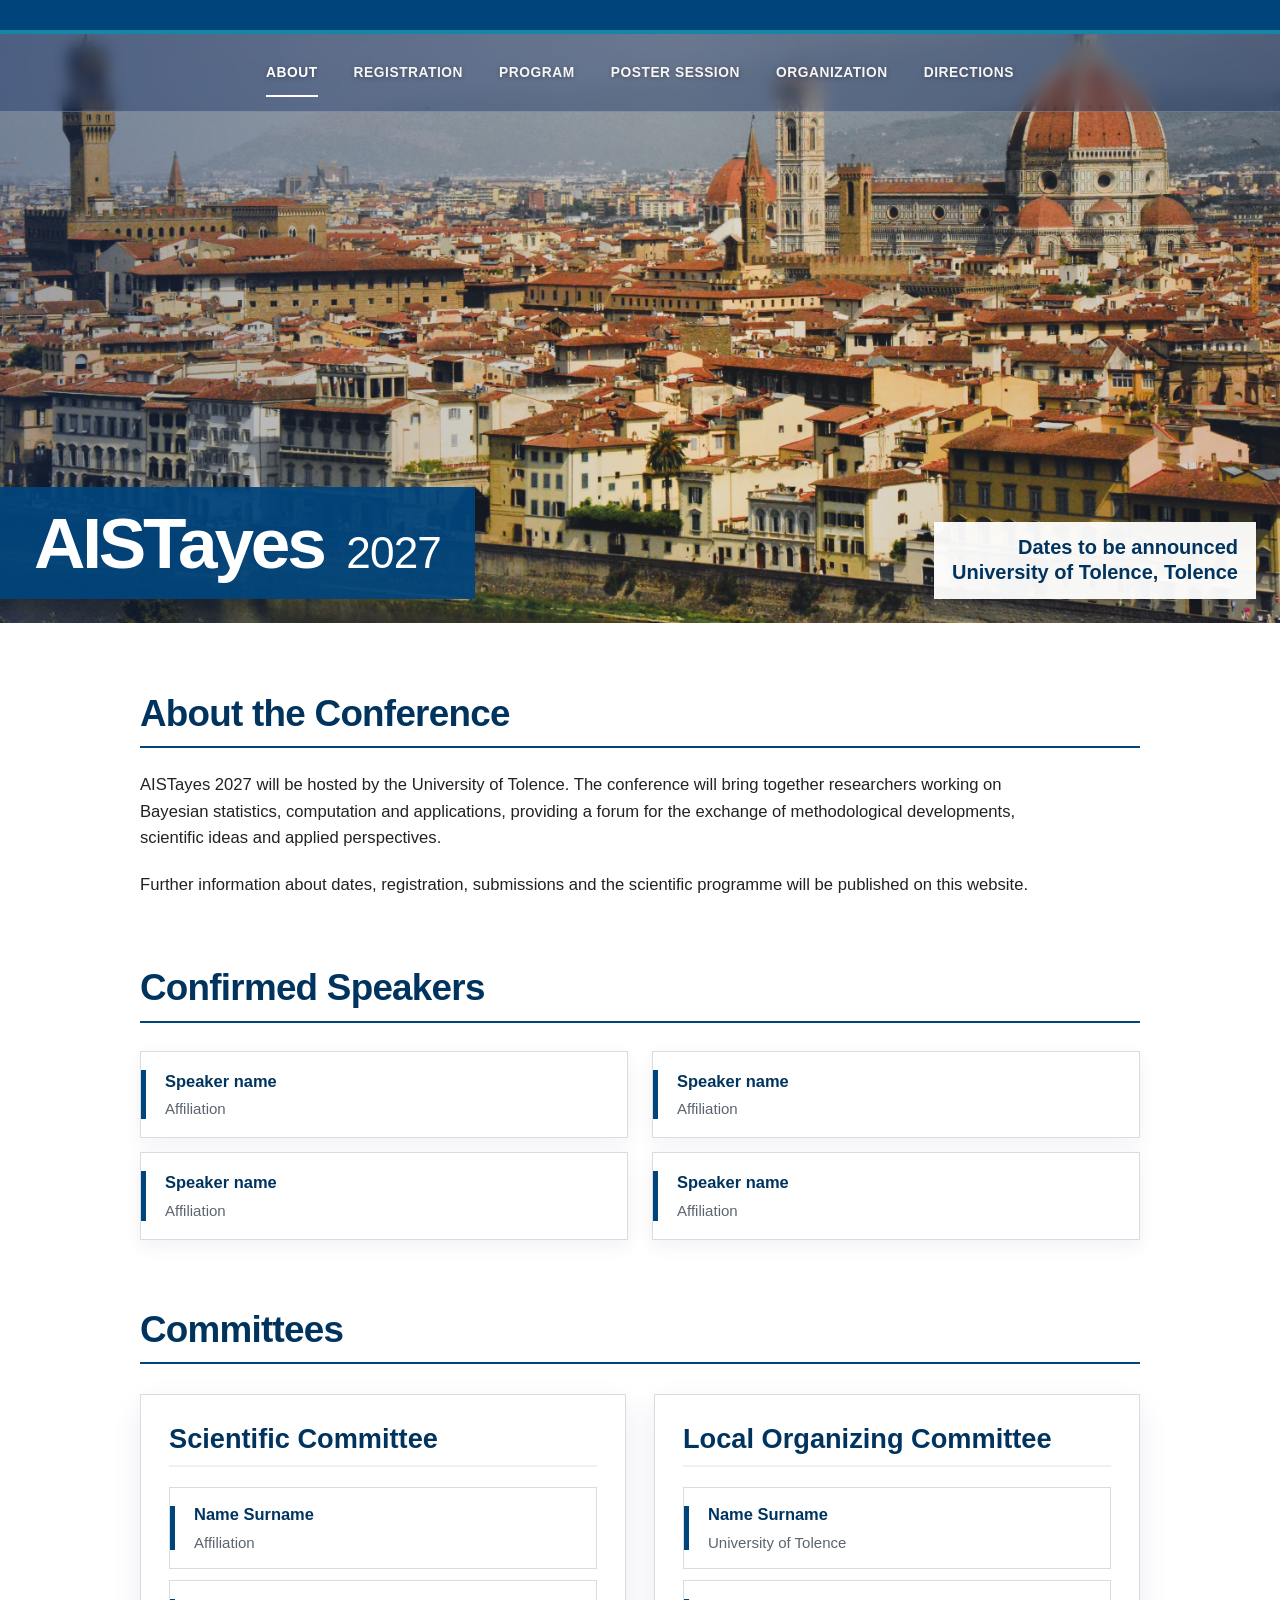
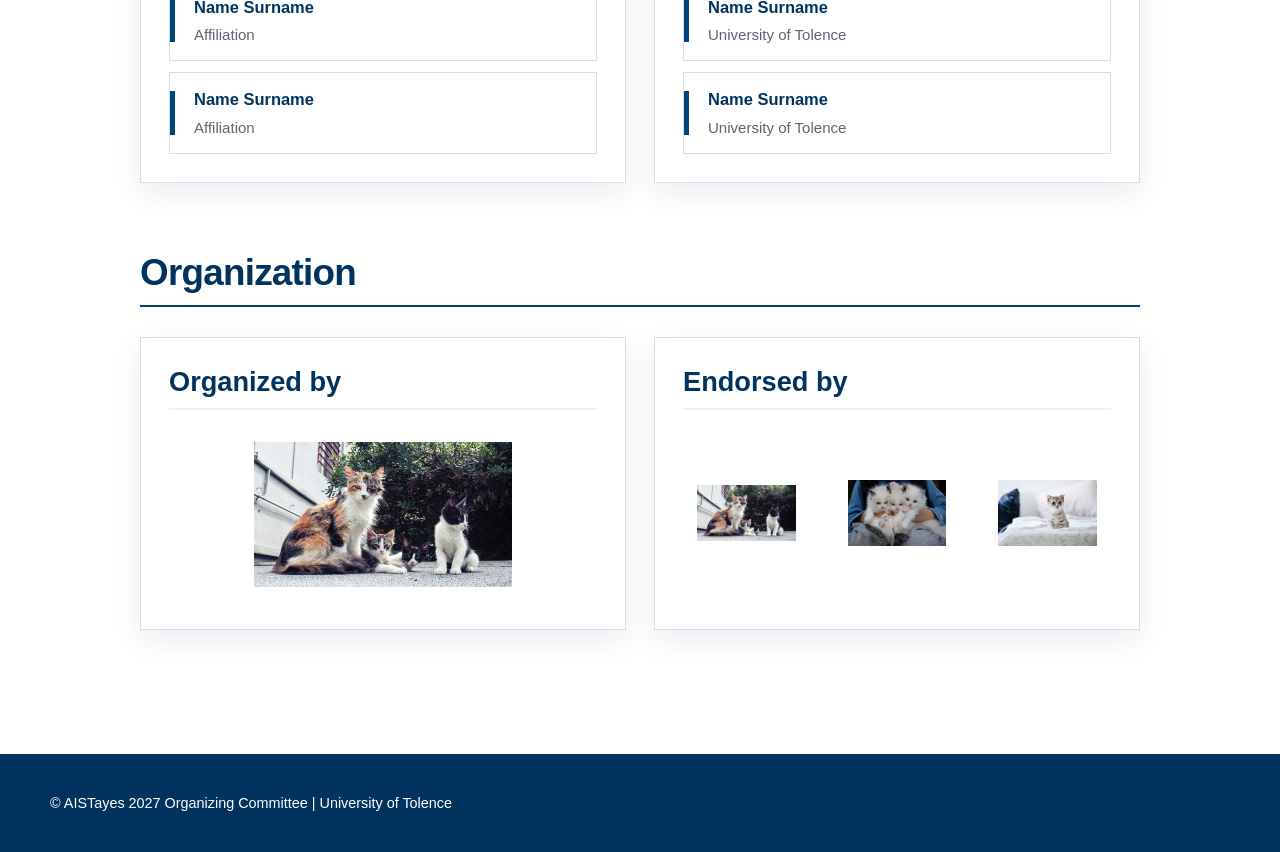
==== commit d7b7fd27: "Update index.html" ====
--- a/index.html
+++ b/index.html
@@ -10,19 +10,19 @@
     <link rel="shortcut icon" type="image/png" href="assets/favicon.png">
     <link rel="stylesheet" type="text/css" media="all" href="assets/main.css?v=13">
 
-    <meta name="description" content="SIS-Bayes 2027 conference website">
+    <meta name="description" content="AISTayes 2027 conference website">
     <meta name="resource-type" content="document">
     <meta name="distribution" content="global">
-    <meta name="keywords" content="SIS-Bayes 2027, Bayesian statistics, conference, University of Florence">
+    <meta name="keywords" content="AISTayes 2027, Bayesian statistics, conference, University of Tolence">
 
-    <title>SIS-Bayes 2027</title>
+    <title>AISTayes 2027</title>
 </head>
 
 <body>
 
     <nav class="main-navigation" aria-label="Main navigation">
         <div class="navigation-inner">
-            <a class="current" aria-current="page" title="About SIS-Bayes 2027" href=".">
+            <a class="current" aria-current="page" title="About AISTayes 2027" href=".">
                 About
             </a>
             <a title="Register for the Conference" href="registration">
@@ -45,16 +45,16 @@
 
     <header class="site-hero">
         <div class="banner">
-            <img src="assets/banner.JPG" alt="Florence panorama for SIS-Bayes 2027">
+            <img src="assets/banner.JPG" alt="Tolence panorama for AISTayes 2027">
 
             <div class="hero-title">
-                <span class="title1">SIS-Bayes</span>
+                <span class="title1">AISTayes</span>
                 <span class="year">2027</span>
             </div>
 
             <div class="hero-details">
                 Dates to be announced<br>
-                University of Florence, Florence
+                University of Tolence, Tolence
             </div>
         </div>
     </header>
@@ -65,7 +65,7 @@
             <h2 id="about-conference">About the Conference</h2>
 
             <p>
-                SIS-Bayes 2027 will be hosted by the University of Florence.
+                AISTayes 2027 will be hosted by the University of Tolence.
                 The conference will bring together researchers working on
                 Bayesian statistics, computation and applications, providing
                 a forum for the exchange of methodological developments,
@@ -105,9 +105,9 @@
                 <article class="committee-card">
                     <h3>Local Organizing Committee</h3>
                     <ul class="people-list compact">
-                        <li><strong>Name Surname</strong><span>University of Florence</span></li>
-                        <li><strong>Name Surname</strong><span>University of Florence</span></li>
-                        <li><strong>Name Surname</strong><span>University of Florence</span></li>
+                        <li><strong>Name Surname</strong><span>University of Tolence</span></li>
+                        <li><strong>Name Surname</strong><span>University of Tolence</span></li>
+                        <li><strong>Name Surname</strong><span>University of Tolence</span></li>
                     </ul>
                 </article>
             </div>
@@ -147,9 +147,9 @@
 
     <footer>
         <div class="footer-inner">
-            &copy; SIS-Bayes 2027 Organizing Committee
+            &copy; AISTayes 2027 Organizing Committee
             <span aria-hidden="true"> | </span>
-            University of Florence
+            University of Tolence
         </div>
     </footer>
 
